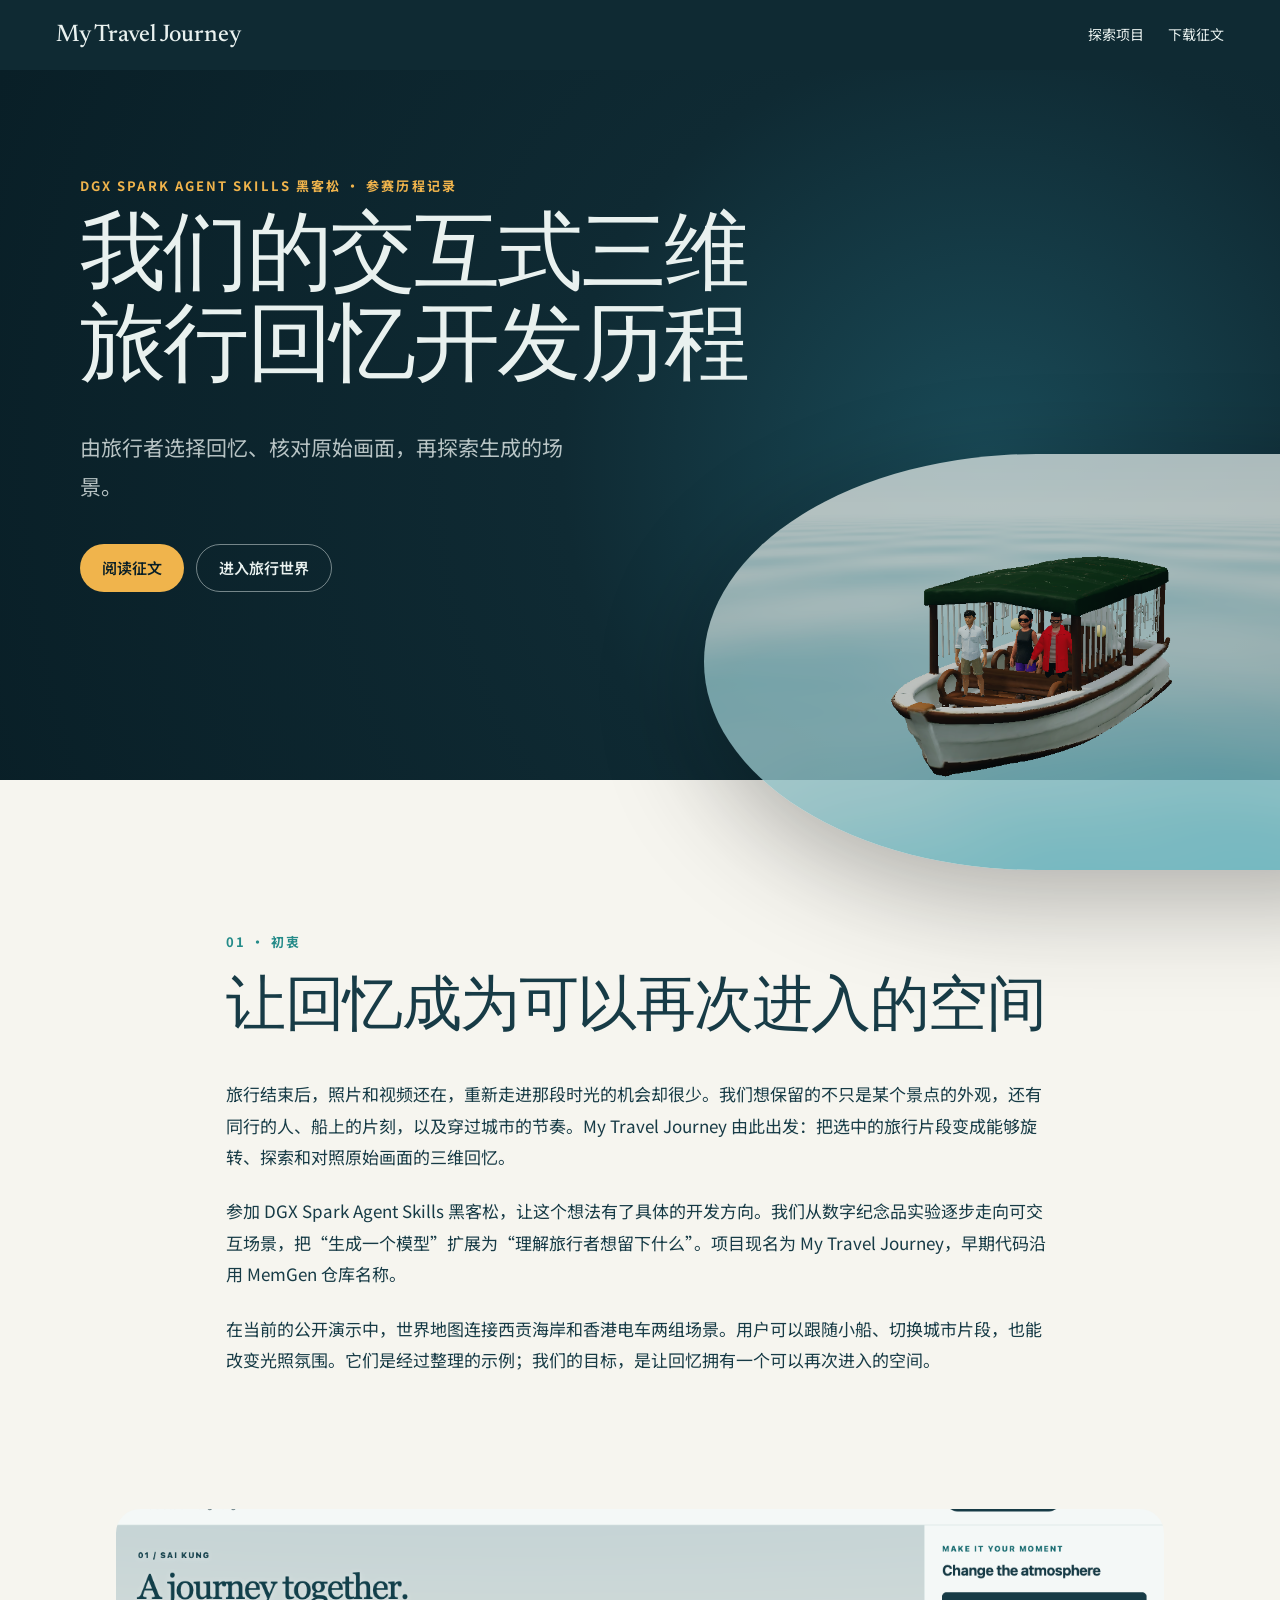
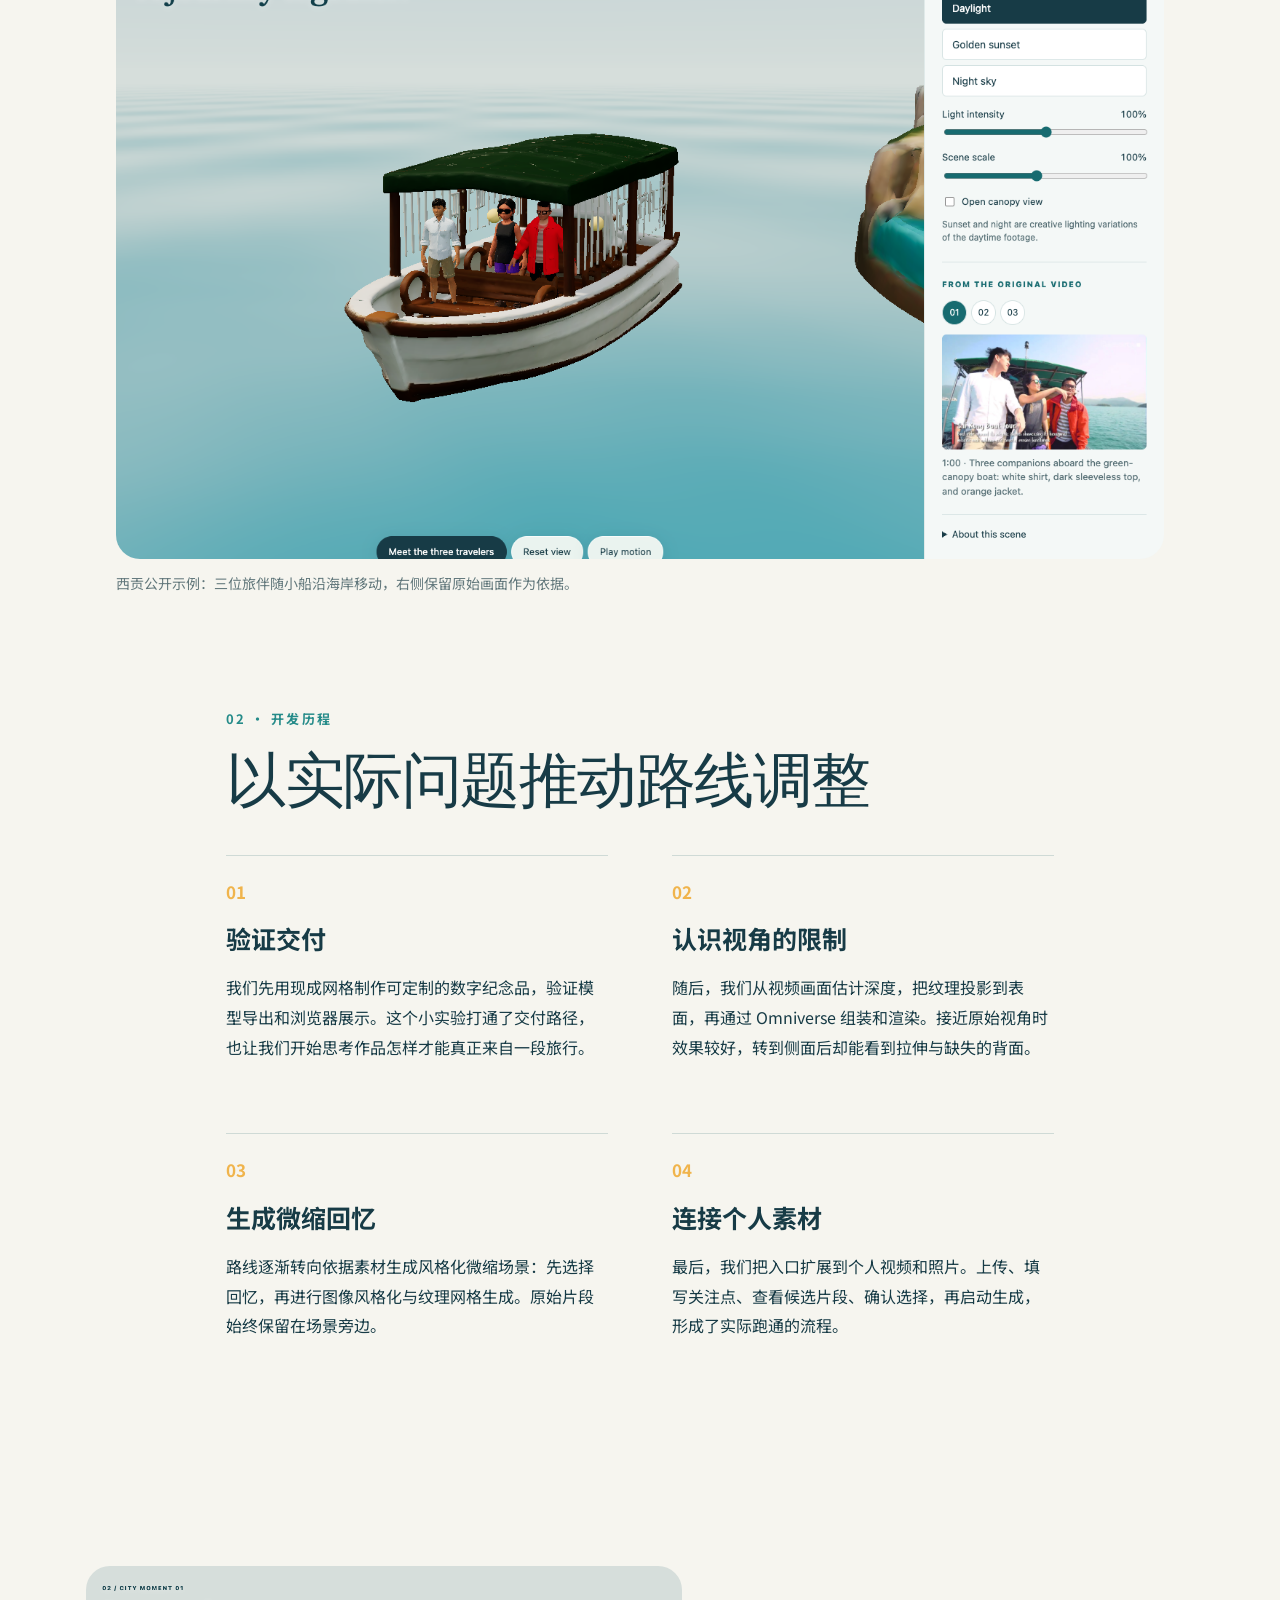
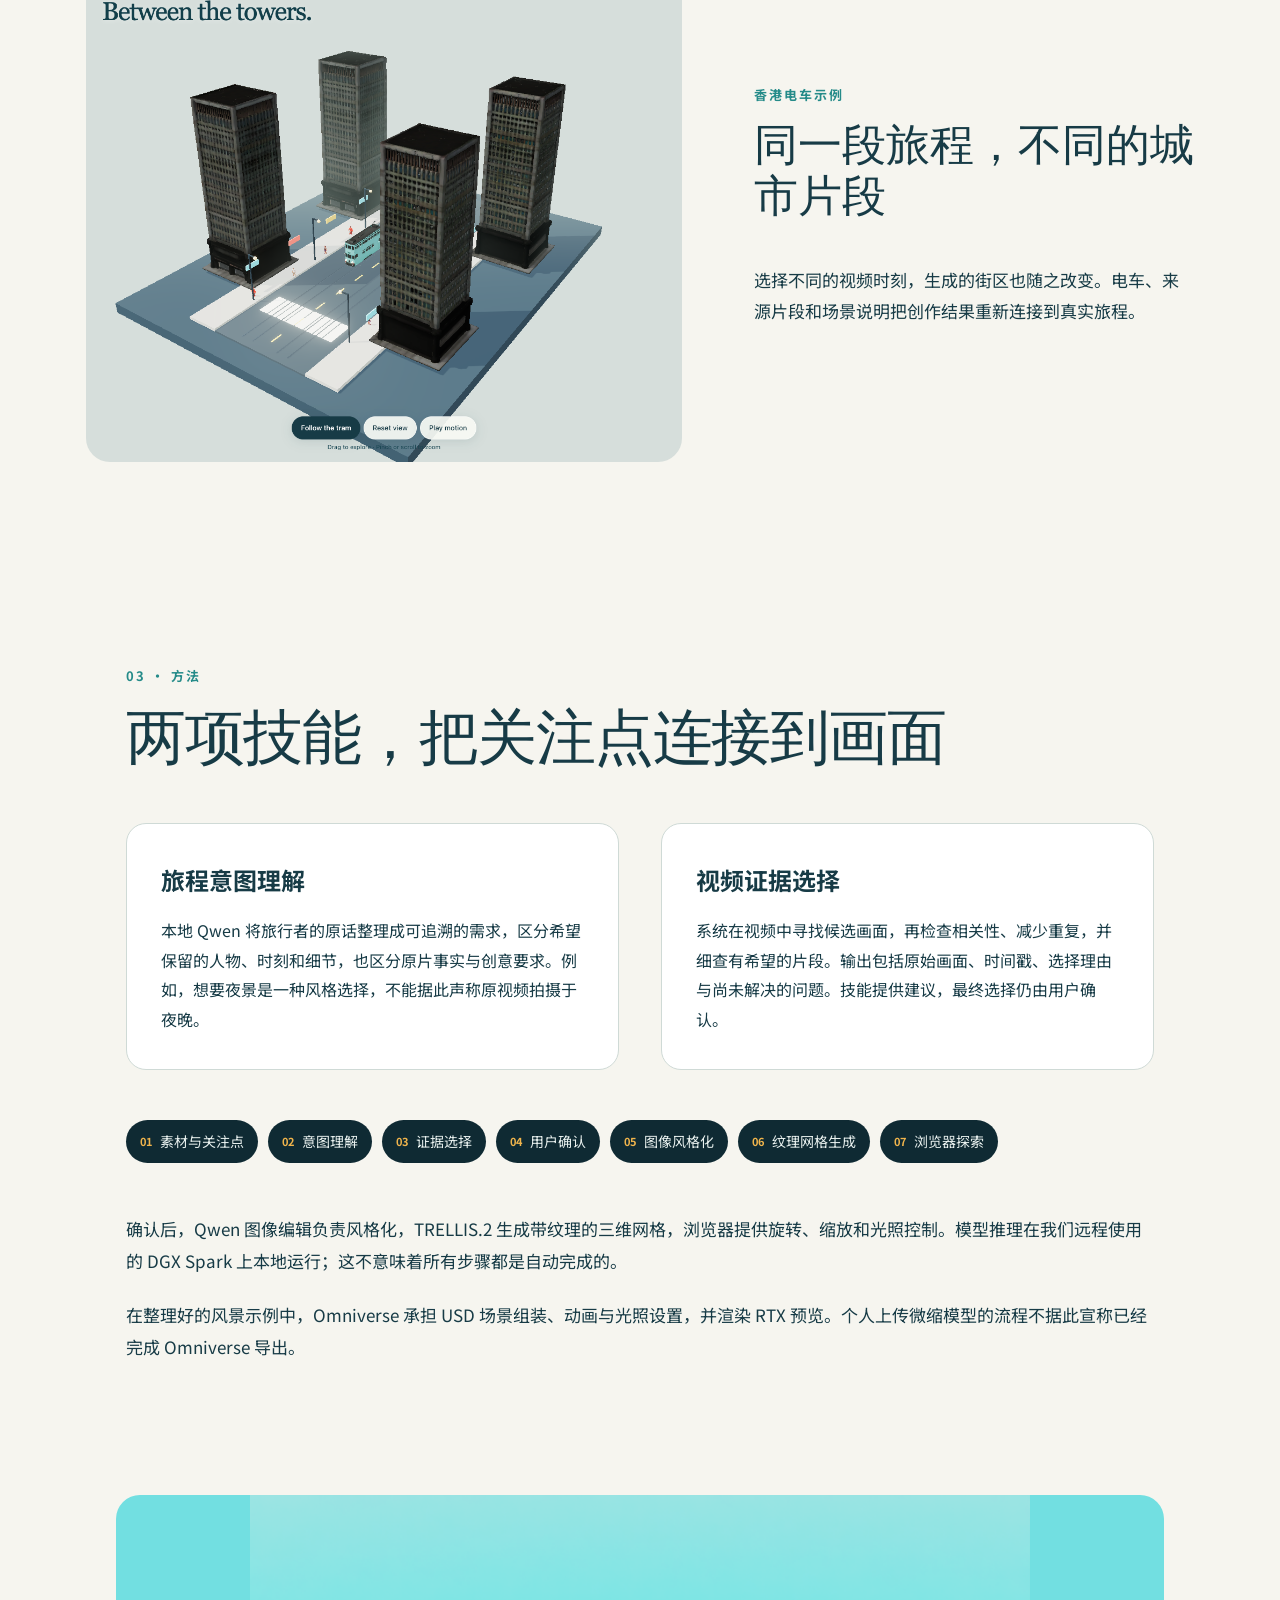
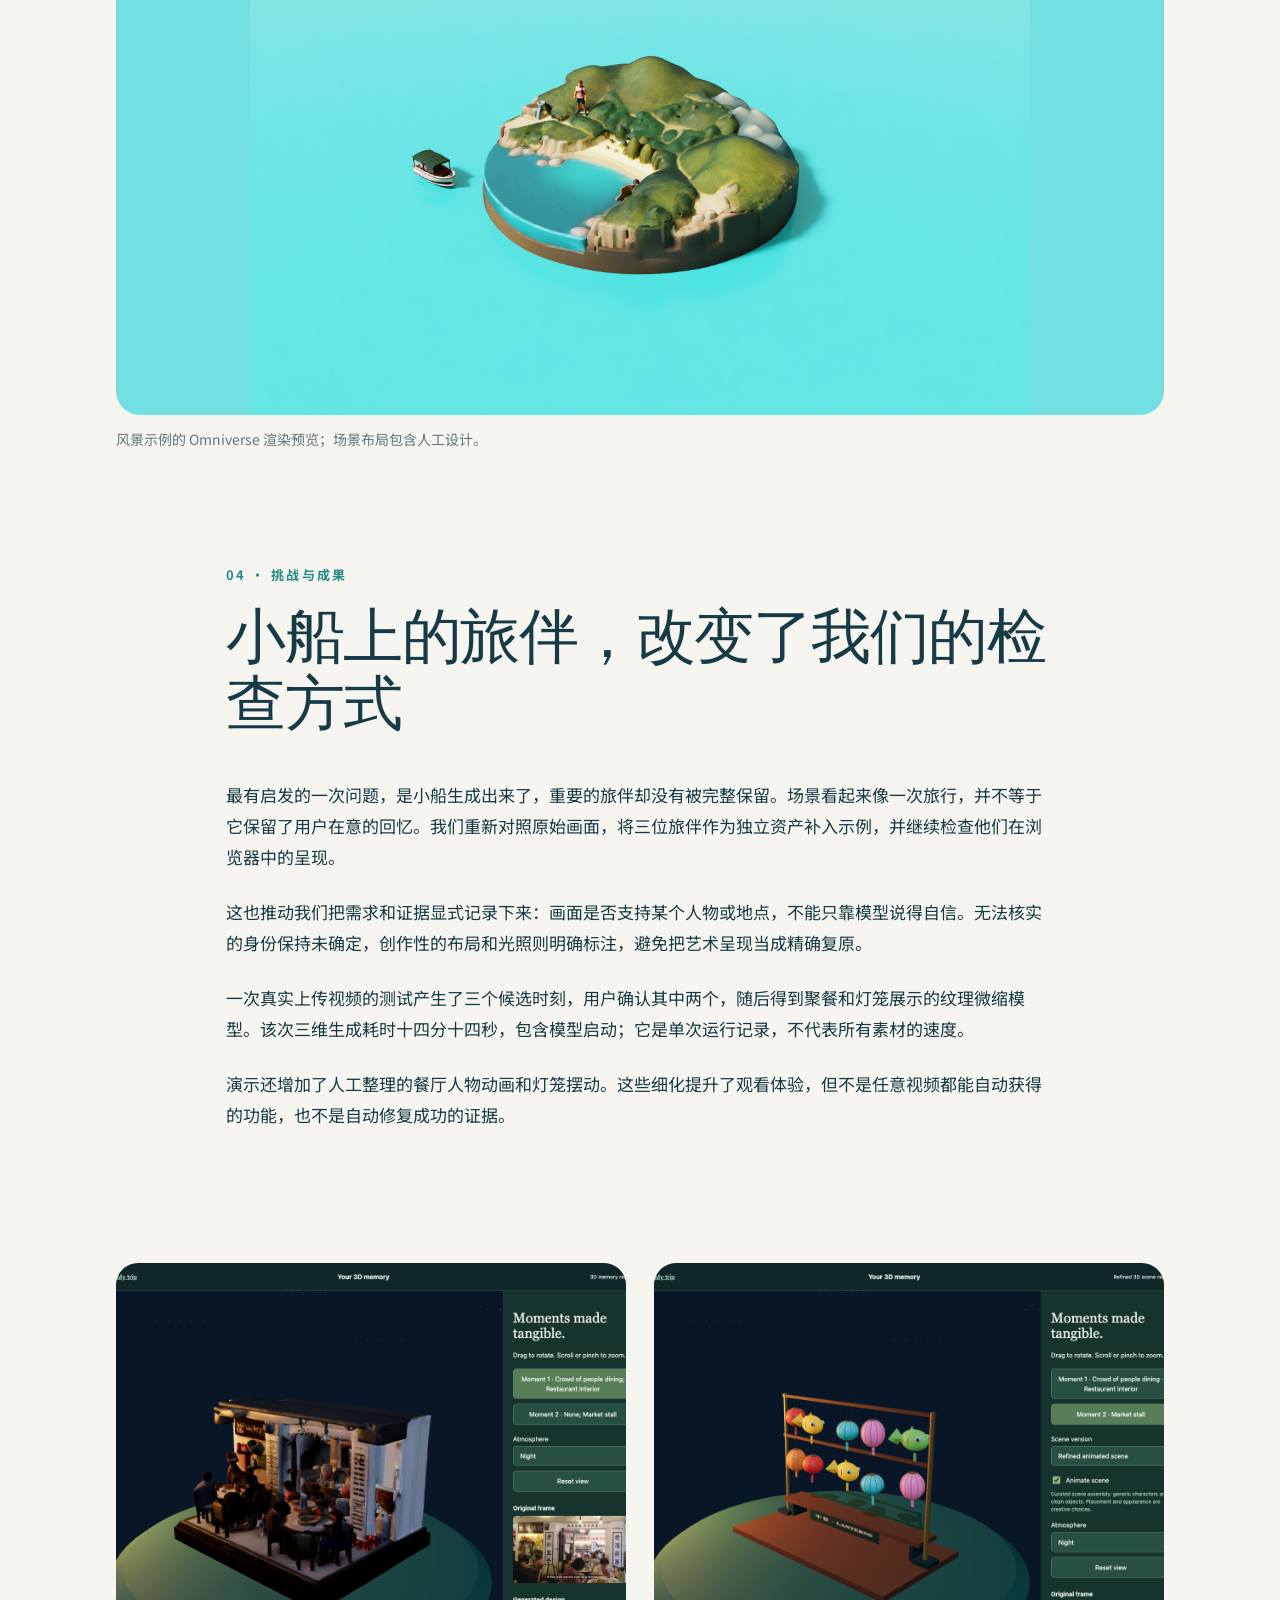
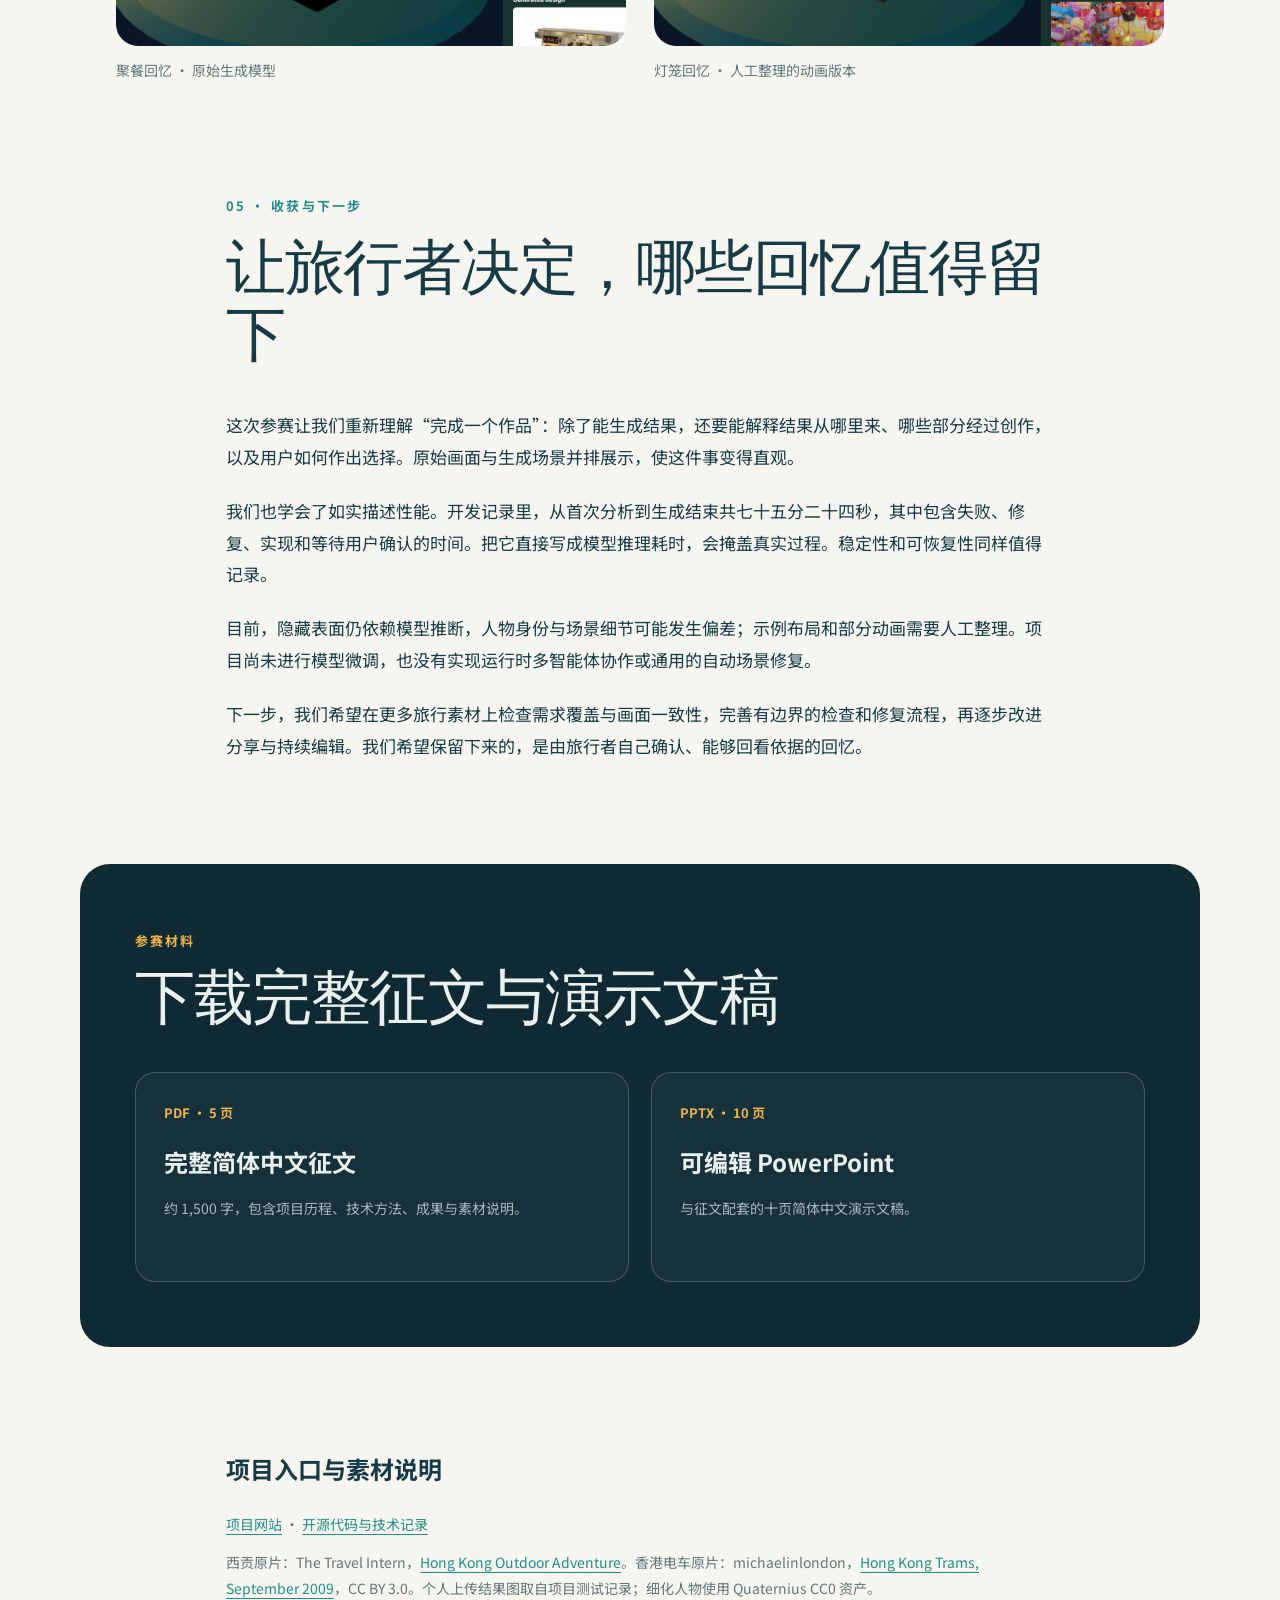
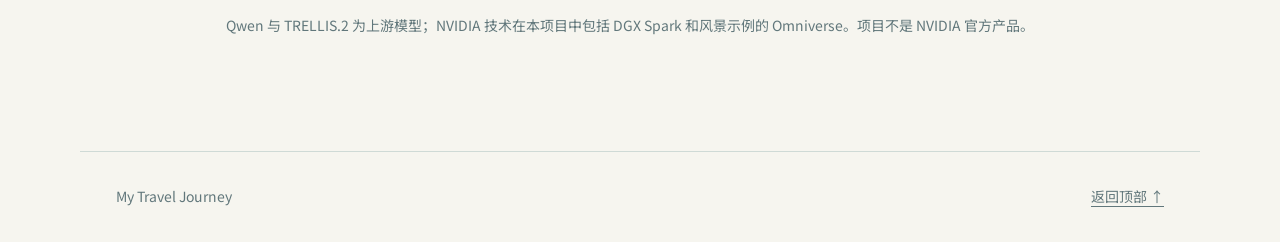
==== docs/article/index.html @ 924c23dc "Publish Chinese competition article" ====
<!doctype html>
<html lang="zh-CN">
<head>
  <meta charset="utf-8">
  <meta name="viewport" content="width=device-width,initial-scale=1">
  <meta name="theme-color" content="#0f2a33">
  <meta name="description" content="My Travel Journey 团队参加 DGX Spark Agent Skills 黑客松的项目成果与开发历程。">
  <title>My Travel Journey：我们的交互式三维旅行回忆开发历程</title>
  <link rel="icon" href="../assets/favicon.svg">
  <link rel="preconnect" href="https://fonts.googleapis.com">
  <link rel="preconnect" href="https://fonts.gstatic.com" crossorigin>
  <link rel="stylesheet" href="https://fonts.googleapis.com/css2?family=Noto+Sans+SC:wght@400;500;600;700&family=Newsreader:opsz,wght@6..72,500&display=swap">
  <link rel="stylesheet" href="article.css">
</head>
<body>
  <header class="site-head">
    <a class="brand" href="../demo/world.html">My Travel Journey</a>
    <nav aria-label="页面导航">
      <a href="../demo/world.html">探索项目</a>
      <a href="#downloads">下载征文</a>
    </nav>
  </header>

  <main>
    <article>
      <header class="hero">
        <p class="eyebrow">DGX Spark Agent Skills 黑客松 · 参赛历程记录</p>
        <h1>我们的交互式三维<br>旅行回忆开发历程</h1>
        <p class="lead">由旅行者选择回忆、核对原始画面，再探索生成的场景。</p>
        <div class="hero-actions">
          <a class="button primary" href="#story">阅读征文</a>
          <a class="button secondary" href="../demo/world.html">进入旅行世界</a>
        </div>
        <img class="hero-image" src="../assets/coast-preview.png" alt="西贡海岸风格化三维场景">
      </header>

      <section id="story" class="section intro">
        <p class="chapter">01 · 初衷</p>
        <h2>让回忆成为可以再次进入的空间</h2>
        <p>旅行结束后，照片和视频还在，重新走进那段时光的机会却很少。我们想保留的不只是某个景点的外观，还有同行的人、船上的片刻，以及穿过城市的节奏。My Travel Journey 由此出发：把选中的旅行片段变成能够旋转、探索和对照原始画面的三维回忆。</p>
        <p>参加 DGX Spark Agent Skills 黑客松，让这个想法有了具体的开发方向。我们从数字纪念品实验逐步走向可交互场景，把“生成一个模型”扩展为“理解旅行者想留下什么”。项目现名为 My Travel Journey，早期代码沿用 MemGen 仓库名称。</p>
        <p>在当前的公开演示中，世界地图连接西贡海岸和香港电车两组场景。用户可以跟随小船、切换城市片段，也能改变光照氛围。它们是经过整理的示例；我们的目标，是让回忆拥有一个可以再次进入的空间。</p>
      </section>

      <figure class="wide-figure">
        <img src="assets/coast-companions.png" alt="三位旅伴乘坐小船的西贡三维场景">
        <figcaption>西贡公开示例：三位旅伴随小船沿海岸移动，右侧保留原始画面作为依据。</figcaption>
      </figure>

      <section class="section">
        <p class="chapter">02 · 开发历程</p>
        <h2>以实际问题推动路线调整</h2>
        <div class="timeline">
          <div><span>01</span><h3>验证交付</h3><p>我们先用现成网格制作可定制的数字纪念品，验证模型导出和浏览器展示。这个小实验打通了交付路径，也让我们开始思考作品怎样才能真正来自一段旅行。</p></div>
          <div><span>02</span><h3>认识视角的限制</h3><p>随后，我们从视频画面估计深度，把纹理投影到表面，再通过 Omniverse 组装和渲染。接近原始视角时效果较好，转到侧面后却能看到拉伸与缺失的背面。</p></div>
          <div><span>03</span><h3>生成微缩回忆</h3><p>路线逐渐转向依据素材生成风格化微缩场景：先选择回忆，再进行图像风格化与纹理网格生成。原始片段始终保留在场景旁边。</p></div>
          <div><span>04</span><h3>连接个人素材</h3><p>最后，我们把入口扩展到个人视频和照片。上传、填写关注点、查看候选片段、确认选择，再启动生成，形成了实际跑通的流程。</p></div>
        </div>
      </section>

      <figure class="split-figure">
        <img src="assets/city-tram.png" alt="香港电车与城市建筑的三维场景">
        <div>
          <p class="chapter">香港电车示例</p>
          <h2>同一段旅程，不同的城市片段</h2>
          <p>选择不同的视频时刻，生成的街区也随之改变。电车、来源片段和场景说明把创作结果重新连接到真实旅程。</p>
        </div>
      </figure>

      <section class="section method">
        <p class="chapter">03 · 方法</p>
        <h2>两项技能，把关注点连接到画面</h2>
        <div class="skills">
          <div>
            <h3>旅程意图理解</h3>
            <p>本地 Qwen 将旅行者的原话整理成可追溯的需求，区分希望保留的人物、时刻和细节，也区分原片事实与创意要求。例如，想要夜景是一种风格选择，不能据此声称原视频拍摄于夜晚。</p>
          </div>
          <div>
            <h3>视频证据选择</h3>
            <p>系统在视频中寻找候选画面，再检查相关性、减少重复，并细查有希望的片段。输出包括原始画面、时间戳、选择理由与尚未解决的问题。技能提供建议，最终选择仍由用户确认。</p>
          </div>
        </div>
        <ol class="flow" aria-label="生成流程">
          <li>素材与关注点</li><li>意图理解</li><li>证据选择</li><li>用户确认</li><li>图像风格化</li><li>纹理网格生成</li><li>浏览器探索</li>
        </ol>
        <p>确认后，Qwen 图像编辑负责风格化，TRELLIS.2 生成带纹理的三维网格，浏览器提供旋转、缩放和光照控制。模型推理在我们远程使用的 DGX Spark 上本地运行；这不意味着所有步骤都是自动完成的。</p>
        <p>在整理好的风景示例中，Omniverse 承担 USD 场景组装、动画与光照设置，并渲染 RTX 预览。个人上传微缩模型的流程不据此宣称已经完成 Omniverse 导出。</p>
      </section>

      <figure class="wide-figure compact">
        <img src="assets/omniverse-preview.png" alt="西贡风景示例的 Omniverse 渲染预览">
        <figcaption>风景示例的 Omniverse 渲染预览；场景布局包含人工设计。</figcaption>
      </figure>

      <section class="section">
        <p class="chapter">04 · 挑战与成果</p>
        <h2>小船上的旅伴，改变了我们的检查方式</h2>
        <p>最有启发的一次问题，是小船生成出来了，重要的旅伴却没有被完整保留。场景看起来像一次旅行，并不等于它保留了用户在意的回忆。我们重新对照原始画面，将三位旅伴作为独立资产补入示例，并继续检查他们在浏览器中的呈现。</p>
        <p>这也推动我们把需求和证据显式记录下来：画面是否支持某个人物或地点，不能只靠模型说得自信。无法核实的身份保持未确定，创作性的布局和光照则明确标注，避免把艺术呈现当成精确复原。</p>
        <p>一次真实上传视频的测试产生了三个候选时刻，用户确认其中两个，随后得到聚餐和灯笼展示的纹理微缩模型。该次三维生成耗时十四分十四秒，包含模型启动；它是单次运行记录，不代表所有素材的速度。</p>
        <p>演示还增加了人工整理的餐厅人物动画和灯笼摆动。这些细化提升了观看体验，但不是任意视频都能自动获得的功能，也不是自动修复成功的证据。</p>
      </section>

      <div class="result-grid">
        <figure><img src="assets/dining-memory.png" alt="聚餐场景的原始生成三维模型"><figcaption>聚餐回忆 · 原始生成模型</figcaption></figure>
        <figure><img src="assets/lantern-memory.png" alt="带摆动灯笼的人工细化场景"><figcaption>灯笼回忆 · 人工整理的动画版本</figcaption></figure>
      </div>

      <section class="section conclusion">
        <p class="chapter">05 · 收获与下一步</p>
        <h2>让旅行者决定，哪些回忆值得留下</h2>
        <p>这次参赛让我们重新理解“完成一个作品”：除了能生成结果，还要能解释结果从哪里来、哪些部分经过创作，以及用户如何作出选择。原始画面与生成场景并排展示，使这件事变得直观。</p>
        <p>我们也学会了如实描述性能。开发记录里，从首次分析到生成结束共七十五分二十四秒，其中包含失败、修复、实现和等待用户确认的时间。把它直接写成模型推理耗时，会掩盖真实过程。稳定性和可恢复性同样值得记录。</p>
        <p>目前，隐藏表面仍依赖模型推断，人物身份与场景细节可能发生偏差；示例布局和部分动画需要人工整理。项目尚未进行模型微调，也没有实现运行时多智能体协作或通用的自动场景修复。</p>
        <p>下一步，我们希望在更多旅行素材上检查需求覆盖与画面一致性，完善有边界的检查和修复流程，再逐步改进分享与持续编辑。我们希望保留下来的，是由旅行者自己确认、能够回看依据的回忆。</p>
      </section>

      <section id="downloads" class="downloads">
        <p class="chapter">参赛材料</p>
        <h2>下载完整征文与演示文稿</h2>
        <div class="download-grid">
          <a href="downloads/My-Travel-Journey-Competition-Article-zh-CN.pdf" download>
            <span>PDF · 5 页</span><strong>完整简体中文征文</strong><small>约 1,500 字，包含项目历程、技术方法、成果与素材说明。</small>
          </a>
          <a href="downloads/My-Travel-Journey-Competition-zh-CN.pptx" download>
            <span>PPTX · 10 页</span><strong>可编辑 PowerPoint</strong><small>与征文配套的十页简体中文演示文稿。</small>
          </a>
        </div>
      </section>

      <section class="credits">
        <h2>项目入口与素材说明</h2>
        <p><a href="../demo/world.html">项目网站</a> · <a href="https://github.com/dsgn2002/MemGen">开源代码与技术记录</a></p>
        <p>西贡原片：The Travel Intern，<a href="https://www.youtube.com/watch?v=9jtnoejpLcU">Hong Kong Outdoor Adventure</a>。香港电车原片：michaelinlondon，<a href="https://commons.wikimedia.org/wiki/File:Hong_Kong_Trams,_September_2009-UKNqZzl2cu8.webm">Hong Kong Trams, September 2009</a>，CC BY 3.0。个人上传结果图取自项目测试记录；细化人物使用 Quaternius CC0 资产。</p>
        <p>Qwen 与 TRELLIS.2 为上游模型；NVIDIA 技术在本项目中包括 DGX Spark 和风景示例的 Omniverse。项目不是 NVIDIA 官方产品。</p>
      </section>
    </article>
  </main>

  <footer><span>My Travel Journey</span><a href="#">返回顶部 ↑</a></footer>
</body>
</html>
---- docs/article/article.css ----
:root{
  --harbour:#0f2a33;
  --deep:#091f27;
  --ink:#173b46;
  --paper:#f6f5ef;
  --mist:#e9f1ef;
  --tide:#258b89;
  --amber:#f0b44c;
  --muted:#61777b;
  --line:#cfdad6;
  --serif:"Newsreader",Georgia,serif;
  --sans:"Noto Sans SC","PingFang SC","Microsoft YaHei",system-ui,sans-serif;
}
*{box-sizing:border-box}
html{scroll-behavior:smooth}
body{margin:0;color:var(--ink);background:var(--paper);font:17px/1.85 var(--sans)}
a{color:var(--tide);text-underline-offset:4px}
img{max-width:100%;display:block}
h1,h2,h3,p,figure{margin-top:0}
.site-head{position:relative;z-index:2;display:flex;align-items:center;justify-content:space-between;gap:24px;max-width:1240px;margin:auto;padding:22px 36px;color:var(--mist)}
.site-head::before{content:"";position:absolute;z-index:-1;inset:0 calc((100vw - 100%)/-2);background:var(--harbour)}
.brand{font:500 24px/1 var(--serif);color:inherit;text-decoration:none}
nav{display:flex;gap:24px}nav a{color:inherit;text-decoration:none;font-size:14px}
article{overflow:hidden}
.hero{position:relative;min-height:710px;padding:104px max(40px,calc((100vw - 1120px)/2)) 80px;color:var(--mist);background:radial-gradient(circle at 77% 55%,#1a4b58 0,var(--harbour) 40%,var(--deep) 100%)}
.eyebrow,.chapter{margin:0 0 18px;color:var(--amber);font-size:13px;font-weight:700;letter-spacing:.16em;text-transform:uppercase}
.hero h1{position:relative;z-index:1;max-width:760px;margin:0;font:500 clamp(48px,7vw,86px)/1.06 var(--serif);letter-spacing:-.03em}
.lead{position:relative;z-index:1;max-width:520px;margin:30px 0 0;color:rgba(233,241,239,.78);font-size:21px}
.hero-actions{position:relative;z-index:1;display:flex;flex-wrap:wrap;gap:12px;margin-top:38px}
.button{display:inline-flex;align-items:center;min-height:48px;padding:0 22px;border-radius:999px;text-decoration:none;font-weight:600;font-size:15px}.primary{background:var(--amber);color:var(--deep)}.secondary{border:1px solid rgba(233,241,239,.48);color:var(--mist)}
.hero-image{position:absolute;right:max(-90px,calc((100vw - 1460px)/2));bottom:-90px;width:min(52vw,720px);aspect-ratio:16/10;object-fit:cover;border-radius:50% 0 0 50%;opacity:.82;box-shadow:0 30px 100px rgba(0,0,0,.35)}
.section{max-width:900px;margin:0 auto;padding:110px 36px}
.section h2,.downloads h2{margin:0 0 34px;font:500 clamp(38px,5vw,60px)/1.12 var(--serif);letter-spacing:-.025em}
.section p{margin:0 0 23px}
.intro{padding-top:150px}
.chapter{color:var(--tide)}
.wide-figure{max-width:1120px;margin:0 auto;padding:0 36px}.wide-figure img{width:100%;max-height:650px;object-fit:cover;border-radius:24px}.wide-figure figcaption,.result-grid figcaption{margin-top:12px;color:var(--muted);font-size:14px}.wide-figure.compact img{max-height:520px;object-fit:contain;background:#72dfe1}
.timeline{display:grid;grid-template-columns:1fr 1fr;gap:48px 64px}.timeline div{position:relative;padding-top:20px;border-top:1px solid var(--line)}.timeline span{color:var(--amber);font-weight:700}.timeline h3{margin:8px 0 12px;font-size:25px}.timeline p{font-size:16px}
.split-figure{display:grid;grid-template-columns:minmax(0,1.15fr) minmax(320px,.85fr);align-items:center;gap:72px;max-width:1180px;margin:20px auto;padding:72px 36px}.split-figure img{width:100%;border-radius:24px}.split-figure h2{font:500 44px/1.16 var(--serif)}
.method{max-width:1100px}.skills{display:grid;grid-template-columns:1fr 1fr;gap:42px;margin:45px 0}.skills>div{padding:34px;border:1px solid var(--line);border-radius:20px;background:#fff}.skills h3{font-size:24px;margin:0 0 14px}.skills p{margin:0;font-size:16px}
.flow{display:flex;flex-wrap:wrap;gap:10px;margin:50px 0;padding:0;list-style:none;counter-reset:flow}.flow li{counter-increment:flow;display:flex;align-items:center;gap:8px;padding:9px 14px;border-radius:999px;background:var(--harbour);color:var(--mist);font-size:14px}.flow li::before{content:counter(flow,decimal-leading-zero);color:var(--amber);font-size:11px;font-weight:700}
.result-grid{display:grid;grid-template-columns:1fr 1fr;gap:28px;max-width:1120px;margin:0 auto;padding:0 36px}.result-grid figure{margin:0}.result-grid img{width:100%;aspect-ratio:4/3;object-fit:cover;border-radius:22px}
.conclusion{padding-bottom:80px}
.downloads{max-width:1120px;margin:0 auto 100px;padding:65px 55px;border-radius:30px;background:var(--harbour);color:var(--mist)}.downloads .chapter{color:var(--amber)}.download-grid{display:grid;grid-template-columns:1fr 1fr;gap:22px}.download-grid a{display:flex;flex-direction:column;min-height:210px;padding:28px;border:1px solid rgba(233,241,239,.22);border-radius:20px;color:inherit;text-decoration:none;background:rgba(255,255,255,.035);transition:transform .2s,background .2s}.download-grid a:hover{transform:translateY(-3px);background:rgba(255,255,255,.08)}.download-grid span{color:var(--amber);font-size:13px;font-weight:700}.download-grid strong{margin-top:15px;font-size:24px}.download-grid small{margin-top:12px;color:rgba(233,241,239,.7);font-size:14px;line-height:1.7}
.credits{max-width:900px;margin:0 auto;padding:0 36px 100px;color:var(--muted);font-size:14px}.credits h2{color:var(--ink);font-size:24px}.credits p{margin:0 0 12px}
footer{display:flex;justify-content:space-between;max-width:1120px;margin:auto;padding:32px 36px;border-top:1px solid var(--line);color:var(--muted);font-size:14px}footer a{color:inherit}
@media(max-width:780px){
  body{font-size:16px}.site-head{padding:18px}.site-head nav{gap:14px}.site-head nav a:first-child{display:none}
  .hero{min-height:690px;padding:72px 24px 210px}.hero h1{font-size:49px}.lead{font-size:18px}.hero-image{right:-90px;bottom:-35px;width:105vw;opacity:.72}
  .section{padding:82px 24px}.intro{padding-top:110px}.section h2,.downloads h2{font-size:40px}
  .timeline,.skills,.result-grid,.download-grid,.split-figure{grid-template-columns:1fr}.timeline{gap:30px}.wide-figure,.result-grid{padding:0 18px}.split-figure{gap:30px;padding:60px 24px}.split-figure div{order:-1}.split-figure h2{font-size:38px}
  .skills{gap:18px}.skills>div{padding:24px}.flow{gap:7px}
  .downloads{margin:0 14px 78px;padding:42px 24px}.download-grid a{min-height:180px}
  .credits{padding:0 24px 76px}footer{margin:0 24px;padding:28px 0}
}
@media(prefers-reduced-motion:reduce){html{scroll-behavior:auto}.download-grid a{transition:none}}
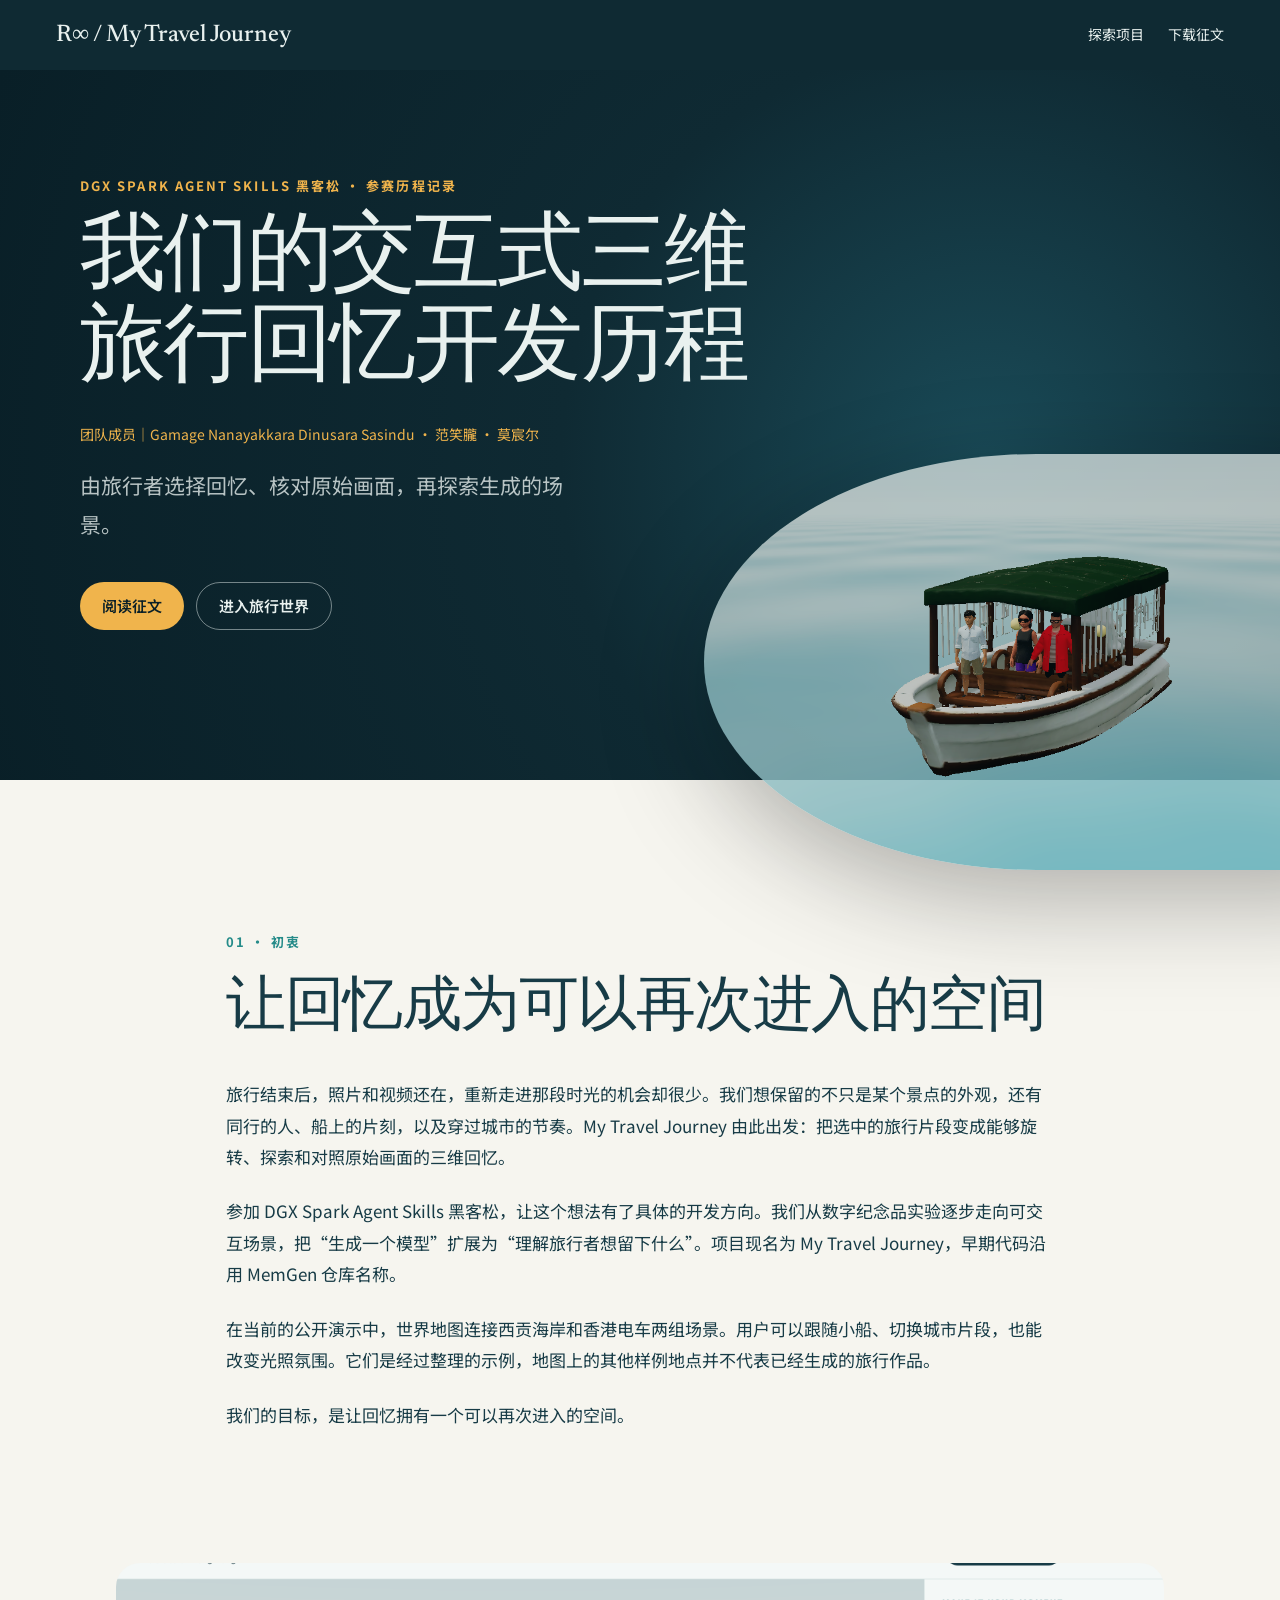
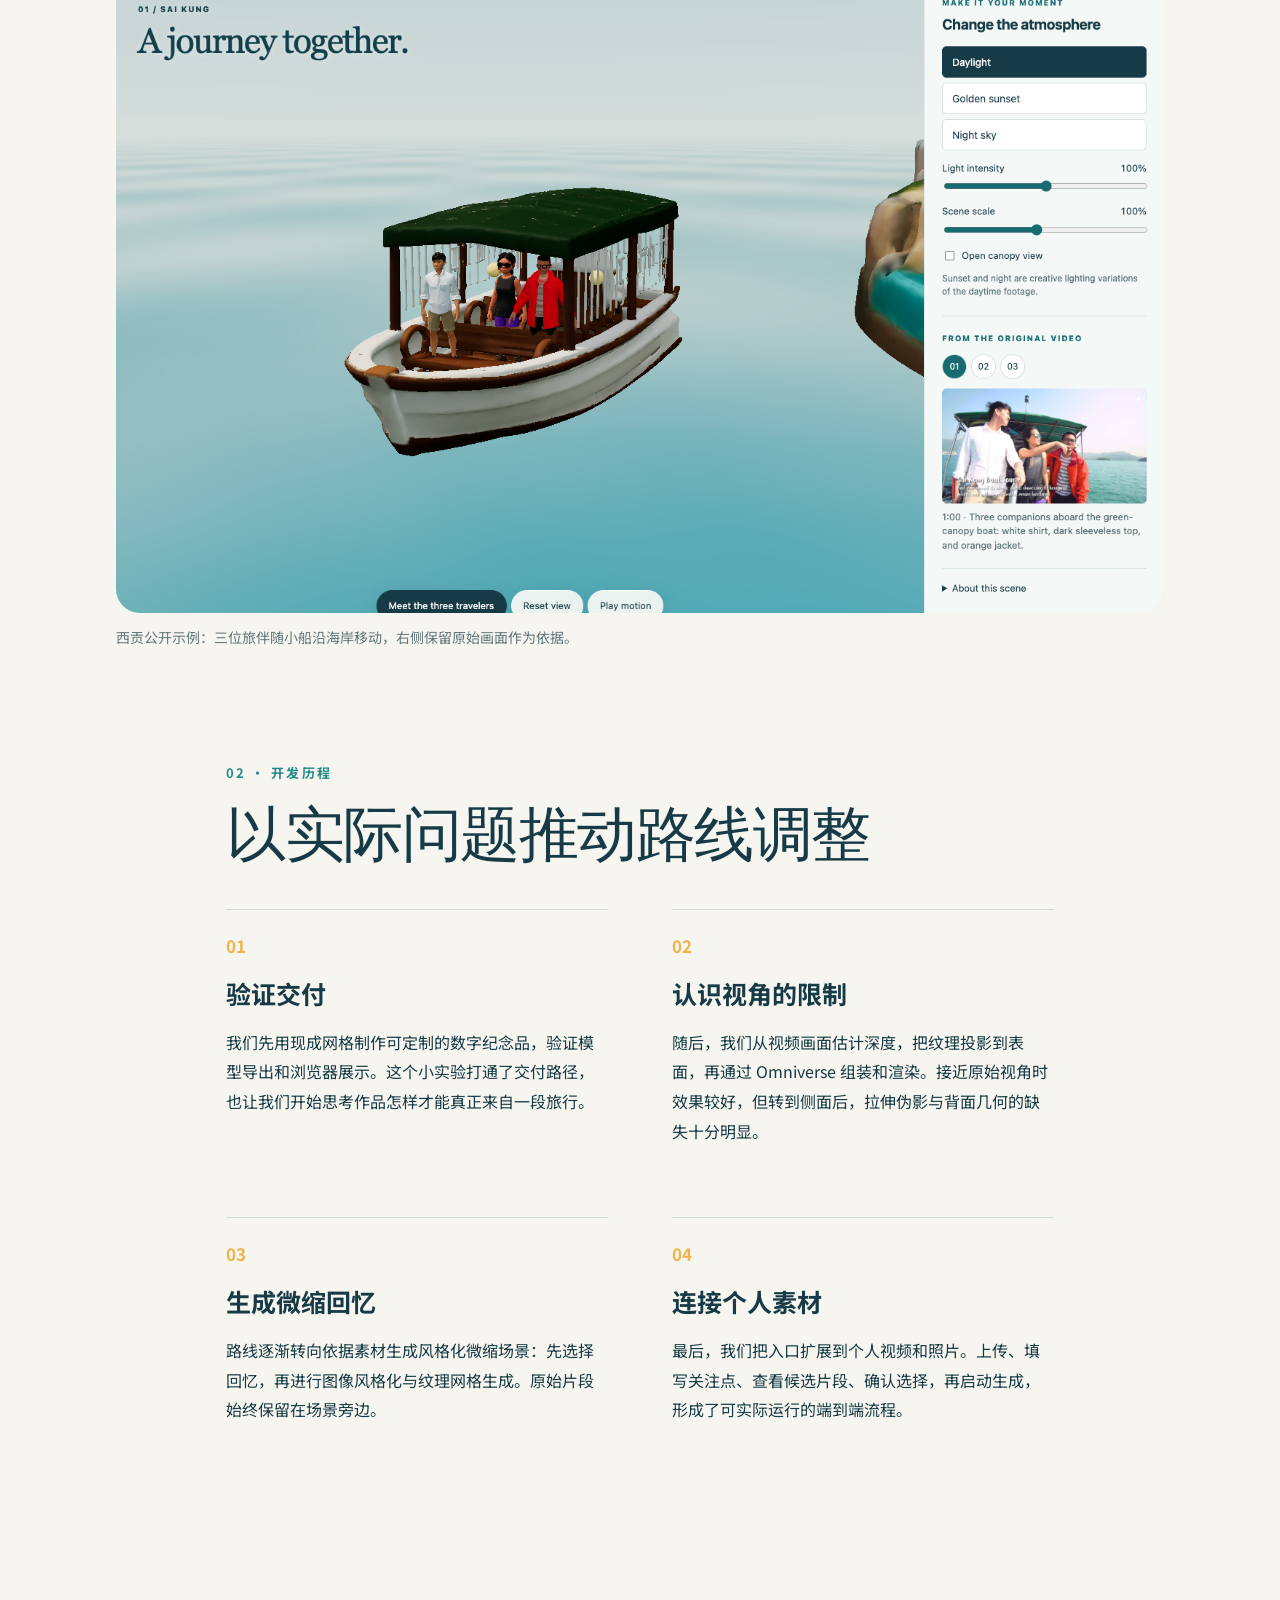
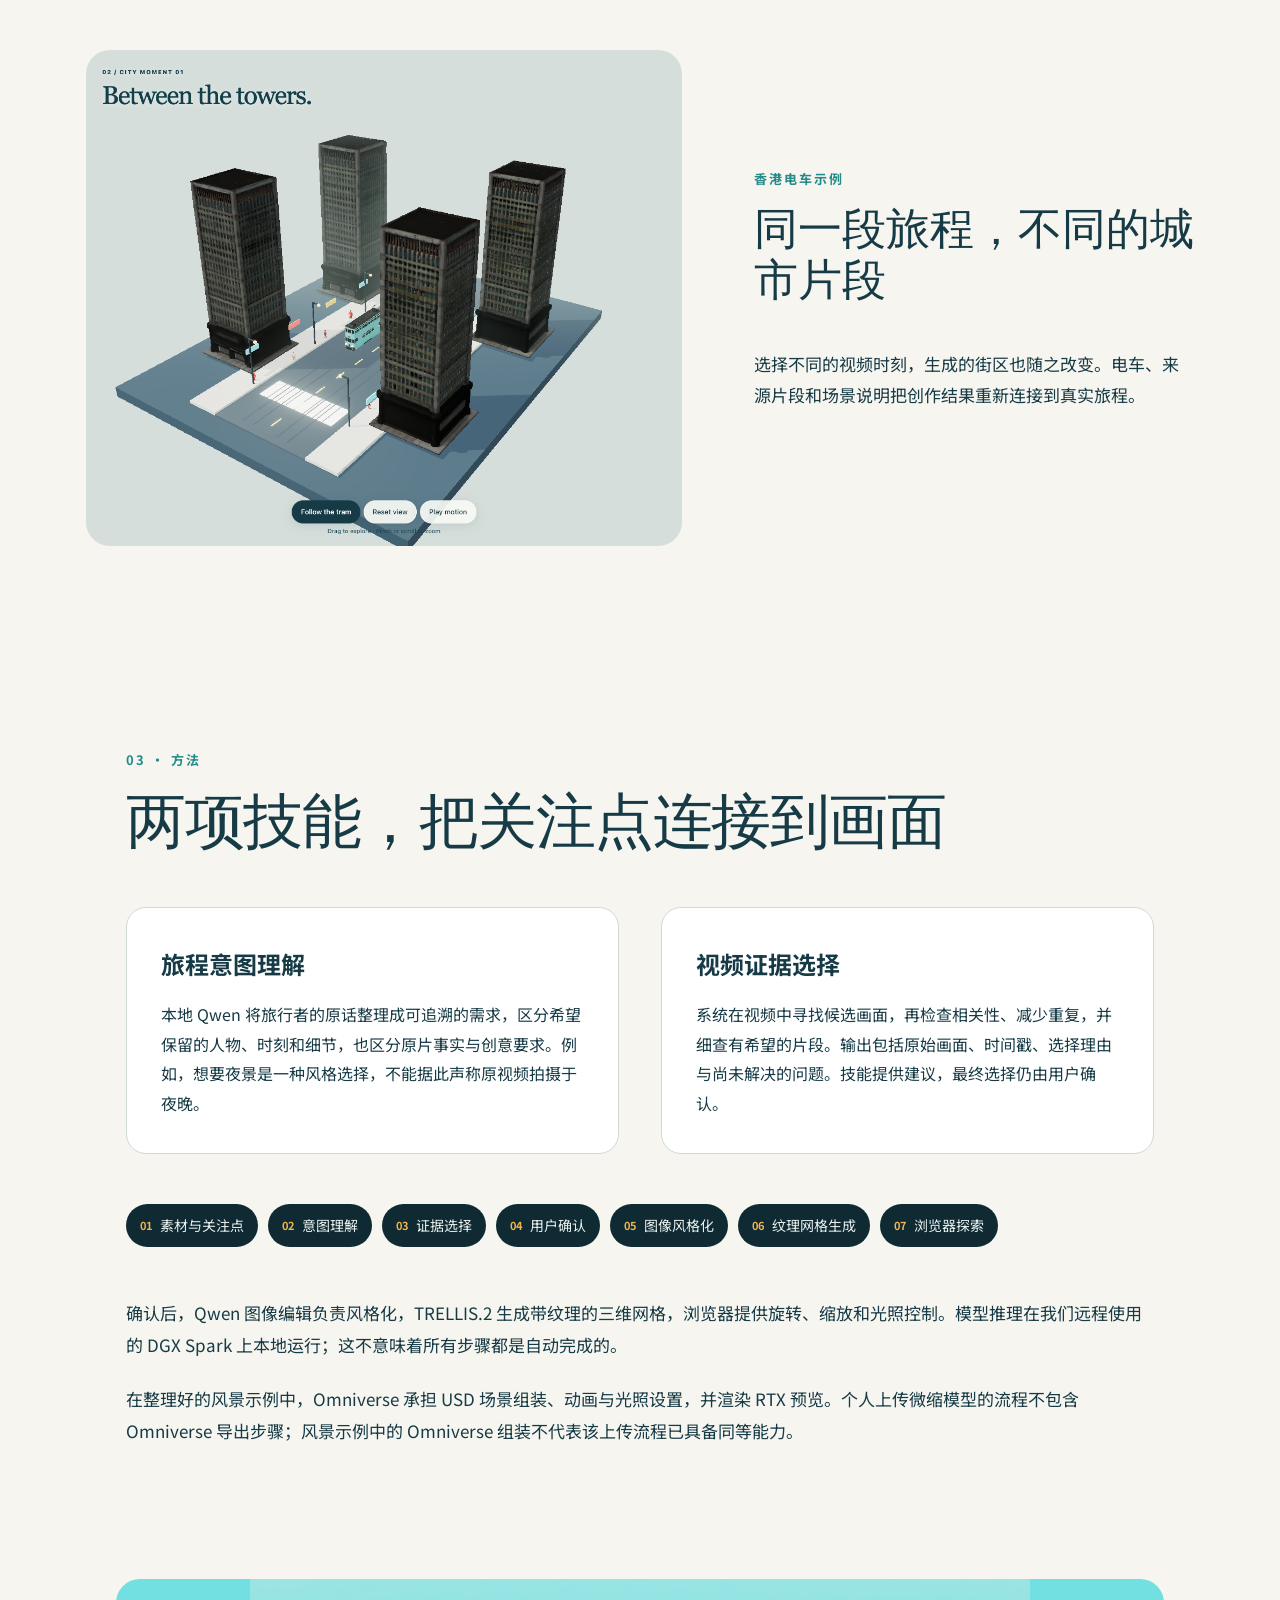
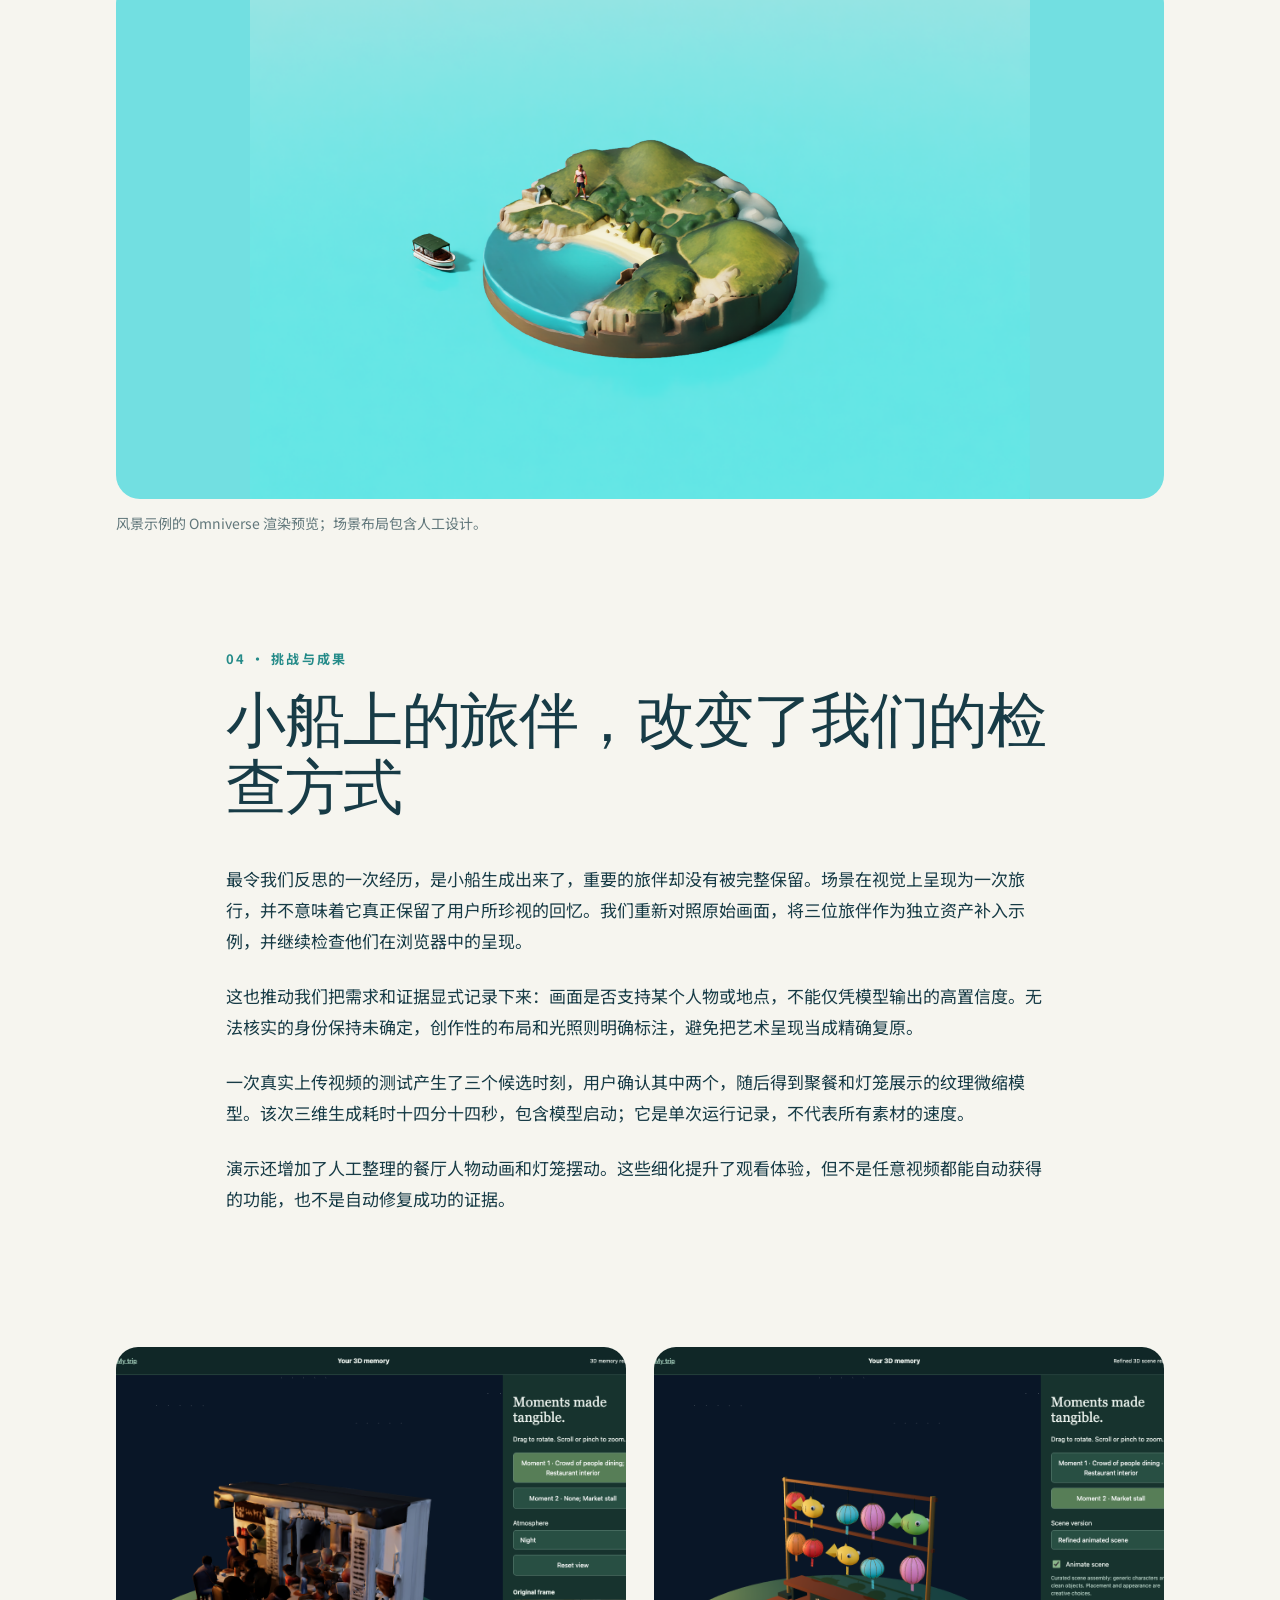
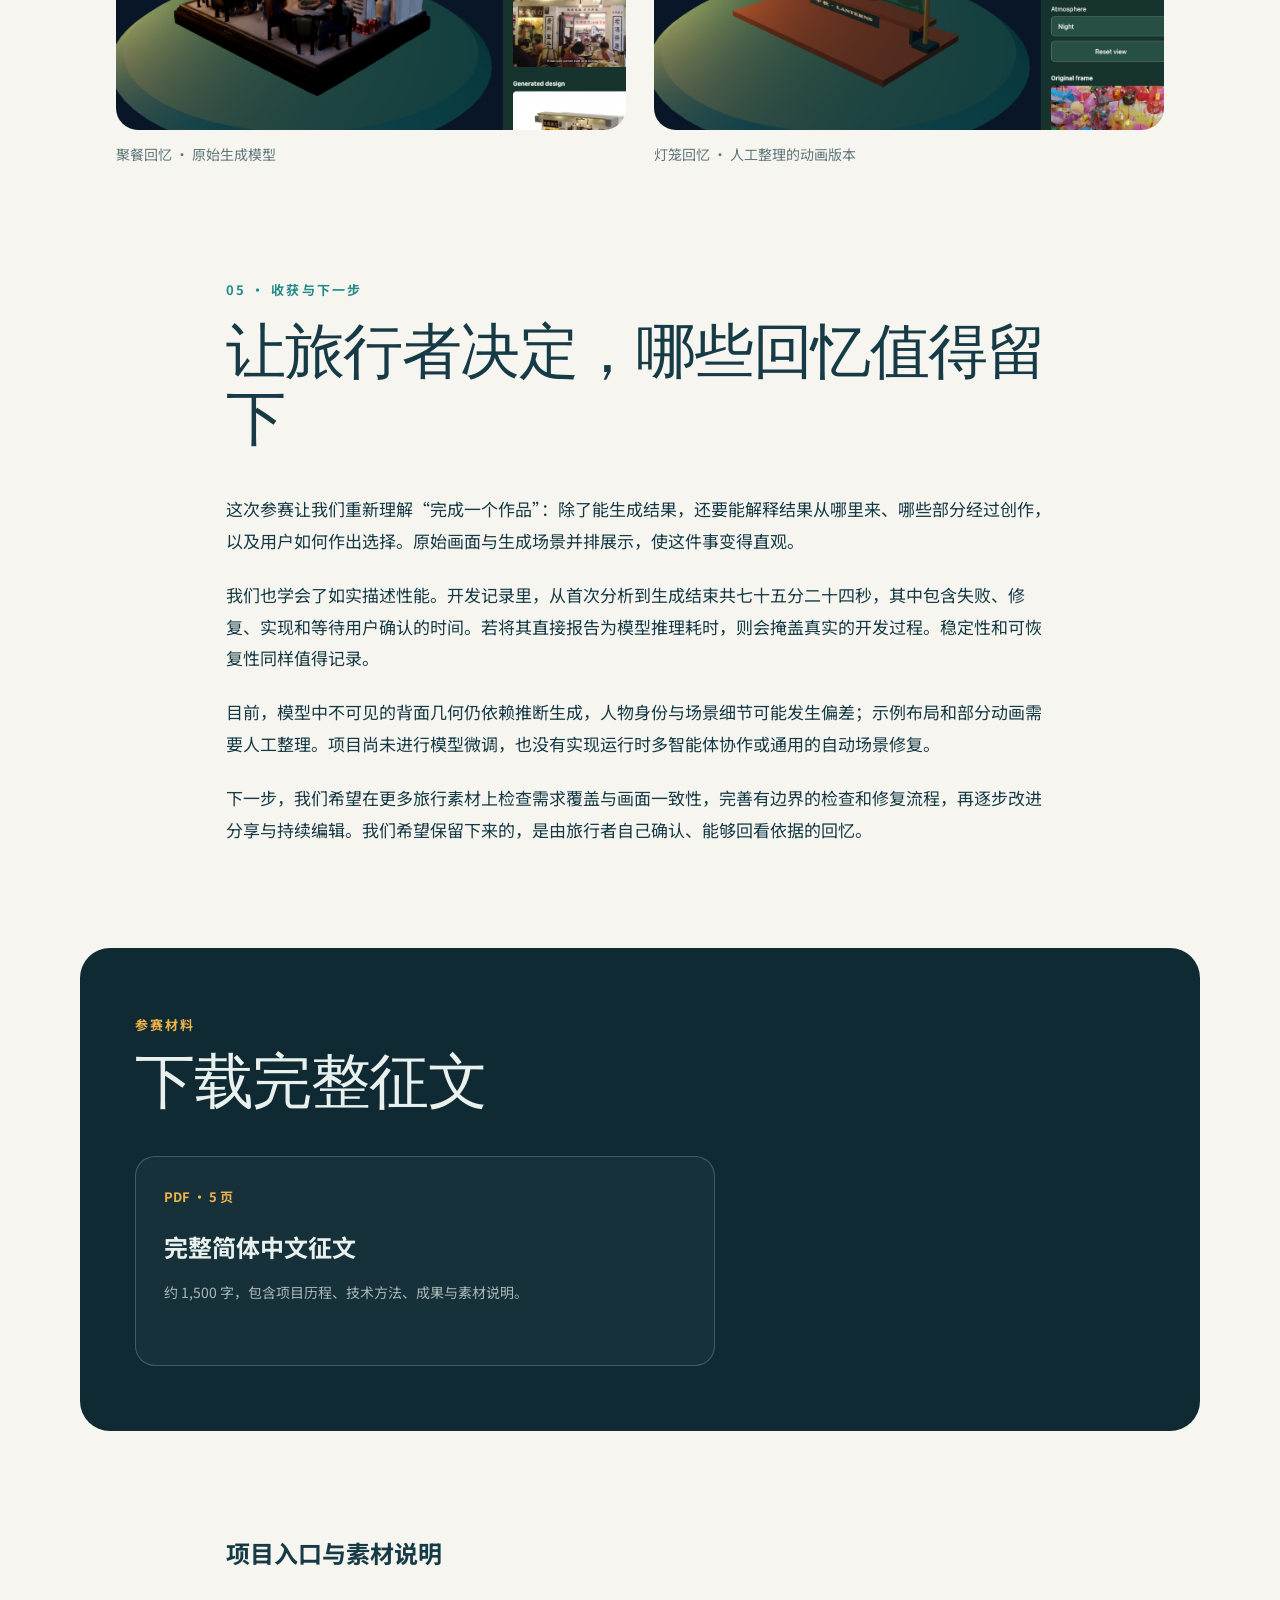
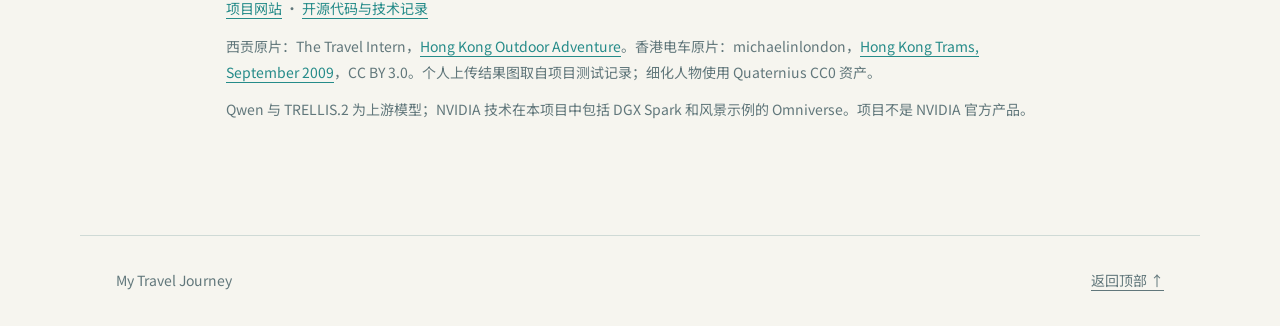
==== commit 54074a15: "Publish PDF-only competition entry" ====
--- a/docs/article/index.html
+++ b/docs/article/index.html
@@ -14,7 +14,7 @@
 </head>
 <body>
   <header class="site-head">
-    <a class="brand" href="../demo/world.html">My Travel Journey</a>
+    <a class="brand" href="../demo/world.html">R∞ / My Travel Journey</a>
     <nav aria-label="页面导航">
       <a href="../demo/world.html">探索项目</a>
       <a href="#downloads">下载征文</a>
@@ -26,6 +26,7 @@
       <header class="hero">
         <p class="eyebrow">DGX Spark Agent Skills 黑客松 · 参赛历程记录</p>
         <h1>我们的交互式三维<br>旅行回忆开发历程</h1>
+        <p class="teamline">团队成员｜Gamage Nanayakkara Dinusara Sasindu · 范笑朧 · 莫宸尔</p>
         <p class="lead">由旅行者选择回忆、核对原始画面，再探索生成的场景。</p>
         <div class="hero-actions">
           <a class="button primary" href="#story">阅读征文</a>
@@ -39,7 +40,8 @@
         <h2>让回忆成为可以再次进入的空间</h2>
         <p>旅行结束后，照片和视频还在，重新走进那段时光的机会却很少。我们想保留的不只是某个景点的外观，还有同行的人、船上的片刻，以及穿过城市的节奏。My Travel Journey 由此出发：把选中的旅行片段变成能够旋转、探索和对照原始画面的三维回忆。</p>
         <p>参加 DGX Spark Agent Skills 黑客松，让这个想法有了具体的开发方向。我们从数字纪念品实验逐步走向可交互场景，把“生成一个模型”扩展为“理解旅行者想留下什么”。项目现名为 My Travel Journey，早期代码沿用 MemGen 仓库名称。</p>
-        <p>在当前的公开演示中，世界地图连接西贡海岸和香港电车两组场景。用户可以跟随小船、切换城市片段，也能改变光照氛围。它们是经过整理的示例；我们的目标，是让回忆拥有一个可以再次进入的空间。</p>
+        <p>在当前的公开演示中，世界地图连接西贡海岸和香港电车两组场景。用户可以跟随小船、切换城市片段，也能改变光照氛围。它们是经过整理的示例，地图上的其他样例地点并不代表已经生成的旅行作品。</p>
+        <p>我们的目标，是让回忆拥有一个可以再次进入的空间。</p>
       </section>
 
       <figure class="wide-figure">
@@ -52,9 +54,9 @@
         <h2>以实际问题推动路线调整</h2>
         <div class="timeline">
           <div><span>01</span><h3>验证交付</h3><p>我们先用现成网格制作可定制的数字纪念品，验证模型导出和浏览器展示。这个小实验打通了交付路径，也让我们开始思考作品怎样才能真正来自一段旅行。</p></div>
-          <div><span>02</span><h3>认识视角的限制</h3><p>随后，我们从视频画面估计深度，把纹理投影到表面，再通过 Omniverse 组装和渲染。接近原始视角时效果较好，转到侧面后却能看到拉伸与缺失的背面。</p></div>
+          <div><span>02</span><h3>认识视角的限制</h3><p>随后，我们从视频画面估计深度，把纹理投影到表面，再通过 Omniverse 组装和渲染。接近原始视角时效果较好，但转到侧面后，拉伸伪影与背面几何的缺失十分明显。</p></div>
           <div><span>03</span><h3>生成微缩回忆</h3><p>路线逐渐转向依据素材生成风格化微缩场景：先选择回忆，再进行图像风格化与纹理网格生成。原始片段始终保留在场景旁边。</p></div>
-          <div><span>04</span><h3>连接个人素材</h3><p>最后，我们把入口扩展到个人视频和照片。上传、填写关注点、查看候选片段、确认选择，再启动生成，形成了实际跑通的流程。</p></div>
+          <div><span>04</span><h3>连接个人素材</h3><p>最后，我们把入口扩展到个人视频和照片。上传、填写关注点、查看候选片段、确认选择，再启动生成，形成了可实际运行的端到端流程。</p></div>
         </div>
       </section>
 
@@ -84,7 +86,7 @@
           <li>素材与关注点</li><li>意图理解</li><li>证据选择</li><li>用户确认</li><li>图像风格化</li><li>纹理网格生成</li><li>浏览器探索</li>
         </ol>
         <p>确认后，Qwen 图像编辑负责风格化，TRELLIS.2 生成带纹理的三维网格，浏览器提供旋转、缩放和光照控制。模型推理在我们远程使用的 DGX Spark 上本地运行；这不意味着所有步骤都是自动完成的。</p>
-        <p>在整理好的风景示例中，Omniverse 承担 USD 场景组装、动画与光照设置，并渲染 RTX 预览。个人上传微缩模型的流程不据此宣称已经完成 Omniverse 导出。</p>
+        <p>在整理好的风景示例中，Omniverse 承担 USD 场景组装、动画与光照设置，并渲染 RTX 预览。个人上传微缩模型的流程不包含 Omniverse 导出步骤；风景示例中的 Omniverse 组装不代表该上传流程已具备同等能力。</p>
       </section>
 
       <figure class="wide-figure compact">
@@ -95,8 +97,8 @@
       <section class="section">
         <p class="chapter">04 · 挑战与成果</p>
         <h2>小船上的旅伴，改变了我们的检查方式</h2>
-        <p>最有启发的一次问题，是小船生成出来了，重要的旅伴却没有被完整保留。场景看起来像一次旅行，并不等于它保留了用户在意的回忆。我们重新对照原始画面，将三位旅伴作为独立资产补入示例，并继续检查他们在浏览器中的呈现。</p>
-        <p>这也推动我们把需求和证据显式记录下来：画面是否支持某个人物或地点，不能只靠模型说得自信。无法核实的身份保持未确定，创作性的布局和光照则明确标注，避免把艺术呈现当成精确复原。</p>
+        <p>最令我们反思的一次经历，是小船生成出来了，重要的旅伴却没有被完整保留。场景在视觉上呈现为一次旅行，并不意味着它真正保留了用户所珍视的回忆。我们重新对照原始画面，将三位旅伴作为独立资产补入示例，并继续检查他们在浏览器中的呈现。</p>
+        <p>这也推动我们把需求和证据显式记录下来：画面是否支持某个人物或地点，不能仅凭模型输出的高置信度。无法核实的身份保持未确定，创作性的布局和光照则明确标注，避免把艺术呈现当成精确复原。</p>
         <p>一次真实上传视频的测试产生了三个候选时刻，用户确认其中两个，随后得到聚餐和灯笼展示的纹理微缩模型。该次三维生成耗时十四分十四秒，包含模型启动；它是单次运行记录，不代表所有素材的速度。</p>
         <p>演示还增加了人工整理的餐厅人物动画和灯笼摆动。这些细化提升了观看体验，但不是任意视频都能自动获得的功能，也不是自动修复成功的证据。</p>
       </section>
@@ -110,27 +112,24 @@
         <p class="chapter">05 · 收获与下一步</p>
         <h2>让旅行者决定，哪些回忆值得留下</h2>
         <p>这次参赛让我们重新理解“完成一个作品”：除了能生成结果，还要能解释结果从哪里来、哪些部分经过创作，以及用户如何作出选择。原始画面与生成场景并排展示，使这件事变得直观。</p>
-        <p>我们也学会了如实描述性能。开发记录里，从首次分析到生成结束共七十五分二十四秒，其中包含失败、修复、实现和等待用户确认的时间。把它直接写成模型推理耗时，会掩盖真实过程。稳定性和可恢复性同样值得记录。</p>
-        <p>目前，隐藏表面仍依赖模型推断，人物身份与场景细节可能发生偏差；示例布局和部分动画需要人工整理。项目尚未进行模型微调，也没有实现运行时多智能体协作或通用的自动场景修复。</p>
+        <p>我们也学会了如实描述性能。开发记录里，从首次分析到生成结束共七十五分二十四秒，其中包含失败、修复、实现和等待用户确认的时间。若将其直接报告为模型推理耗时，则会掩盖真实的开发过程。稳定性和可恢复性同样值得记录。</p>
+        <p>目前，模型中不可见的背面几何仍依赖推断生成，人物身份与场景细节可能发生偏差；示例布局和部分动画需要人工整理。项目尚未进行模型微调，也没有实现运行时多智能体协作或通用的自动场景修复。</p>
         <p>下一步，我们希望在更多旅行素材上检查需求覆盖与画面一致性，完善有边界的检查和修复流程，再逐步改进分享与持续编辑。我们希望保留下来的，是由旅行者自己确认、能够回看依据的回忆。</p>
       </section>
 
       <section id="downloads" class="downloads">
         <p class="chapter">参赛材料</p>
-        <h2>下载完整征文与演示文稿</h2>
+        <h2>下载完整征文</h2>
         <div class="download-grid">
           <a href="downloads/My-Travel-Journey-Competition-Article-zh-CN.pdf" download>
             <span>PDF · 5 页</span><strong>完整简体中文征文</strong><small>约 1,500 字，包含项目历程、技术方法、成果与素材说明。</small>
-          </a>
-          <a href="downloads/My-Travel-Journey-Competition-zh-CN.pptx" download>
-            <span>PPTX · 10 页</span><strong>可编辑 PowerPoint</strong><small>与征文配套的十页简体中文演示文稿。</small>
           </a>
         </div>
       </section>
 
       <section class="credits">
         <h2>项目入口与素材说明</h2>
-        <p><a href="../demo/world.html">项目网站</a> · <a href="https://github.com/dsgn2002/MemGen">开源代码与技术记录</a></p>
+        <p><a href="../demo/world.html">项目网站</a> · <a href="https://github.com/dsgn2002/My-Travel-Journey">开源代码与技术记录</a></p>
         <p>西贡原片：The Travel Intern，<a href="https://www.youtube.com/watch?v=9jtnoejpLcU">Hong Kong Outdoor Adventure</a>。香港电车原片：michaelinlondon，<a href="https://commons.wikimedia.org/wiki/File:Hong_Kong_Trams,_September_2009-UKNqZzl2cu8.webm">Hong Kong Trams, September 2009</a>，CC BY 3.0。个人上传结果图取自项目测试记录；细化人物使用 Quaternius CC0 资产。</p>
         <p>Qwen 与 TRELLIS.2 为上游模型；NVIDIA 技术在本项目中包括 DGX Spark 和风景示例的 Omniverse。项目不是 NVIDIA 官方产品。</p>
       </section>
--- a/docs/article/article.css
+++ b/docs/article/article.css
@@ -25,7 +25,7 @@
 .hero{position:relative;min-height:710px;padding:104px max(40px,calc((100vw - 1120px)/2)) 80px;color:var(--mist);background:radial-gradient(circle at 77% 55%,#1a4b58 0,var(--harbour) 40%,var(--deep) 100%)}
 .eyebrow,.chapter{margin:0 0 18px;color:var(--amber);font-size:13px;font-weight:700;letter-spacing:.16em;text-transform:uppercase}
 .hero h1{position:relative;z-index:1;max-width:760px;margin:0;font:500 clamp(48px,7vw,86px)/1.06 var(--serif);letter-spacing:-.03em}
-.lead{position:relative;z-index:1;max-width:520px;margin:30px 0 0;color:rgba(233,241,239,.78);font-size:21px}
+.teamline{position:relative;z-index:1;max-width:760px;margin:24px 0 0;color:var(--amber);font-size:14px}.lead{position:relative;z-index:1;max-width:520px;margin:18px 0 0;color:rgba(233,241,239,.78);font-size:21px}
 .hero-actions{position:relative;z-index:1;display:flex;flex-wrap:wrap;gap:12px;margin-top:38px}
 .button{display:inline-flex;align-items:center;min-height:48px;padding:0 22px;border-radius:999px;text-decoration:none;font-weight:600;font-size:15px}.primary{background:var(--amber);color:var(--deep)}.secondary{border:1px solid rgba(233,241,239,.48);color:var(--mist)}
 .hero-image{position:absolute;right:max(-90px,calc((100vw - 1460px)/2));bottom:-90px;width:min(52vw,720px);aspect-ratio:16/10;object-fit:cover;border-radius:50% 0 0 50%;opacity:.82;box-shadow:0 30px 100px rgba(0,0,0,.35)}
@@ -41,7 +41,7 @@
 .flow{display:flex;flex-wrap:wrap;gap:10px;margin:50px 0;padding:0;list-style:none;counter-reset:flow}.flow li{counter-increment:flow;display:flex;align-items:center;gap:8px;padding:9px 14px;border-radius:999px;background:var(--harbour);color:var(--mist);font-size:14px}.flow li::before{content:counter(flow,decimal-leading-zero);color:var(--amber);font-size:11px;font-weight:700}
 .result-grid{display:grid;grid-template-columns:1fr 1fr;gap:28px;max-width:1120px;margin:0 auto;padding:0 36px}.result-grid figure{margin:0}.result-grid img{width:100%;aspect-ratio:4/3;object-fit:cover;border-radius:22px}
 .conclusion{padding-bottom:80px}
-.downloads{max-width:1120px;margin:0 auto 100px;padding:65px 55px;border-radius:30px;background:var(--harbour);color:var(--mist)}.downloads .chapter{color:var(--amber)}.download-grid{display:grid;grid-template-columns:1fr 1fr;gap:22px}.download-grid a{display:flex;flex-direction:column;min-height:210px;padding:28px;border:1px solid rgba(233,241,239,.22);border-radius:20px;color:inherit;text-decoration:none;background:rgba(255,255,255,.035);transition:transform .2s,background .2s}.download-grid a:hover{transform:translateY(-3px);background:rgba(255,255,255,.08)}.download-grid span{color:var(--amber);font-size:13px;font-weight:700}.download-grid strong{margin-top:15px;font-size:24px}.download-grid small{margin-top:12px;color:rgba(233,241,239,.7);font-size:14px;line-height:1.7}
+.downloads{max-width:1120px;margin:0 auto 100px;padding:65px 55px;border-radius:30px;background:var(--harbour);color:var(--mist)}.downloads .chapter{color:var(--amber)}.download-grid{display:grid;grid-template-columns:minmax(0,580px);gap:22px}.download-grid a{display:flex;flex-direction:column;min-height:210px;padding:28px;border:1px solid rgba(233,241,239,.22);border-radius:20px;color:inherit;text-decoration:none;background:rgba(255,255,255,.035);transition:transform .2s,background .2s}.download-grid a:hover{transform:translateY(-3px);background:rgba(255,255,255,.08)}.download-grid span{color:var(--amber);font-size:13px;font-weight:700}.download-grid strong{margin-top:15px;font-size:24px}.download-grid small{margin-top:12px;color:rgba(233,241,239,.7);font-size:14px;line-height:1.7}
 .credits{max-width:900px;margin:0 auto;padding:0 36px 100px;color:var(--muted);font-size:14px}.credits h2{color:var(--ink);font-size:24px}.credits p{margin:0 0 12px}
 footer{display:flex;justify-content:space-between;max-width:1120px;margin:auto;padding:32px 36px;border-top:1px solid var(--line);color:var(--muted);font-size:14px}footer a{color:inherit}
 @media(max-width:780px){
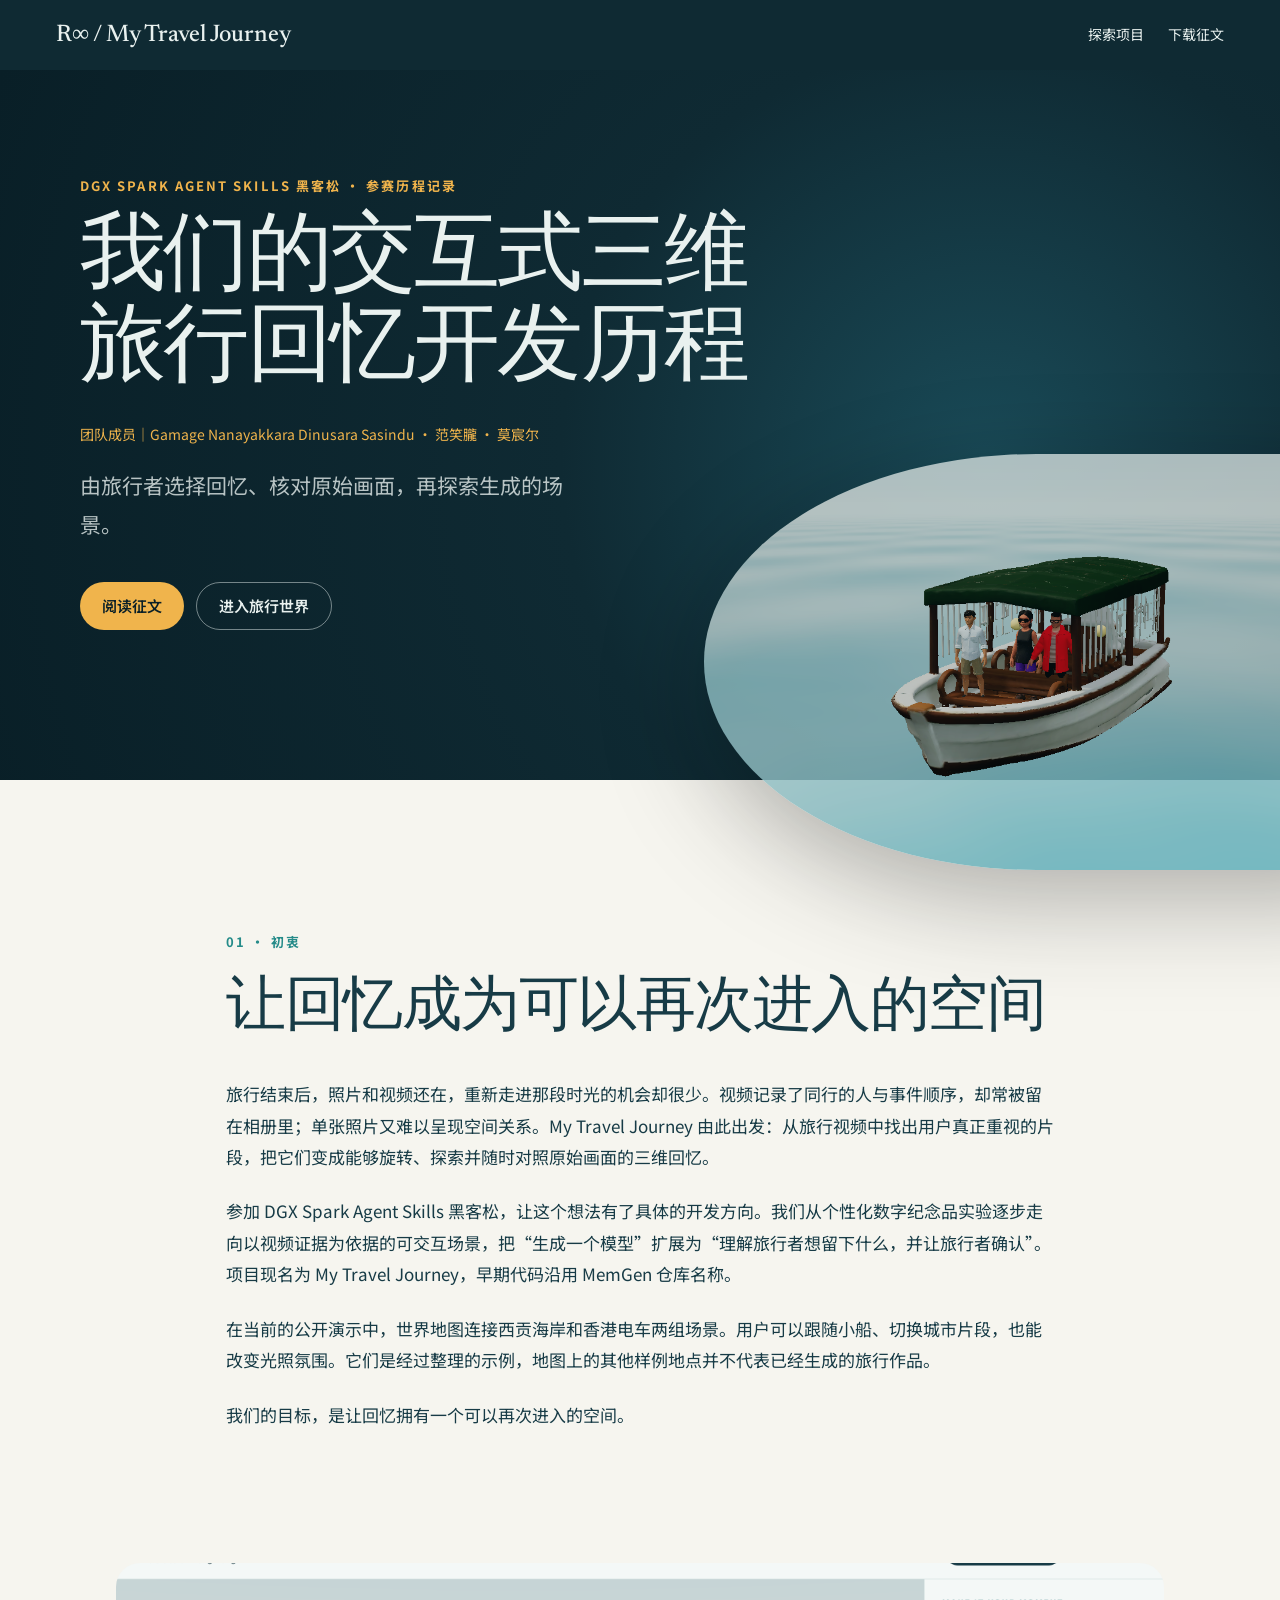
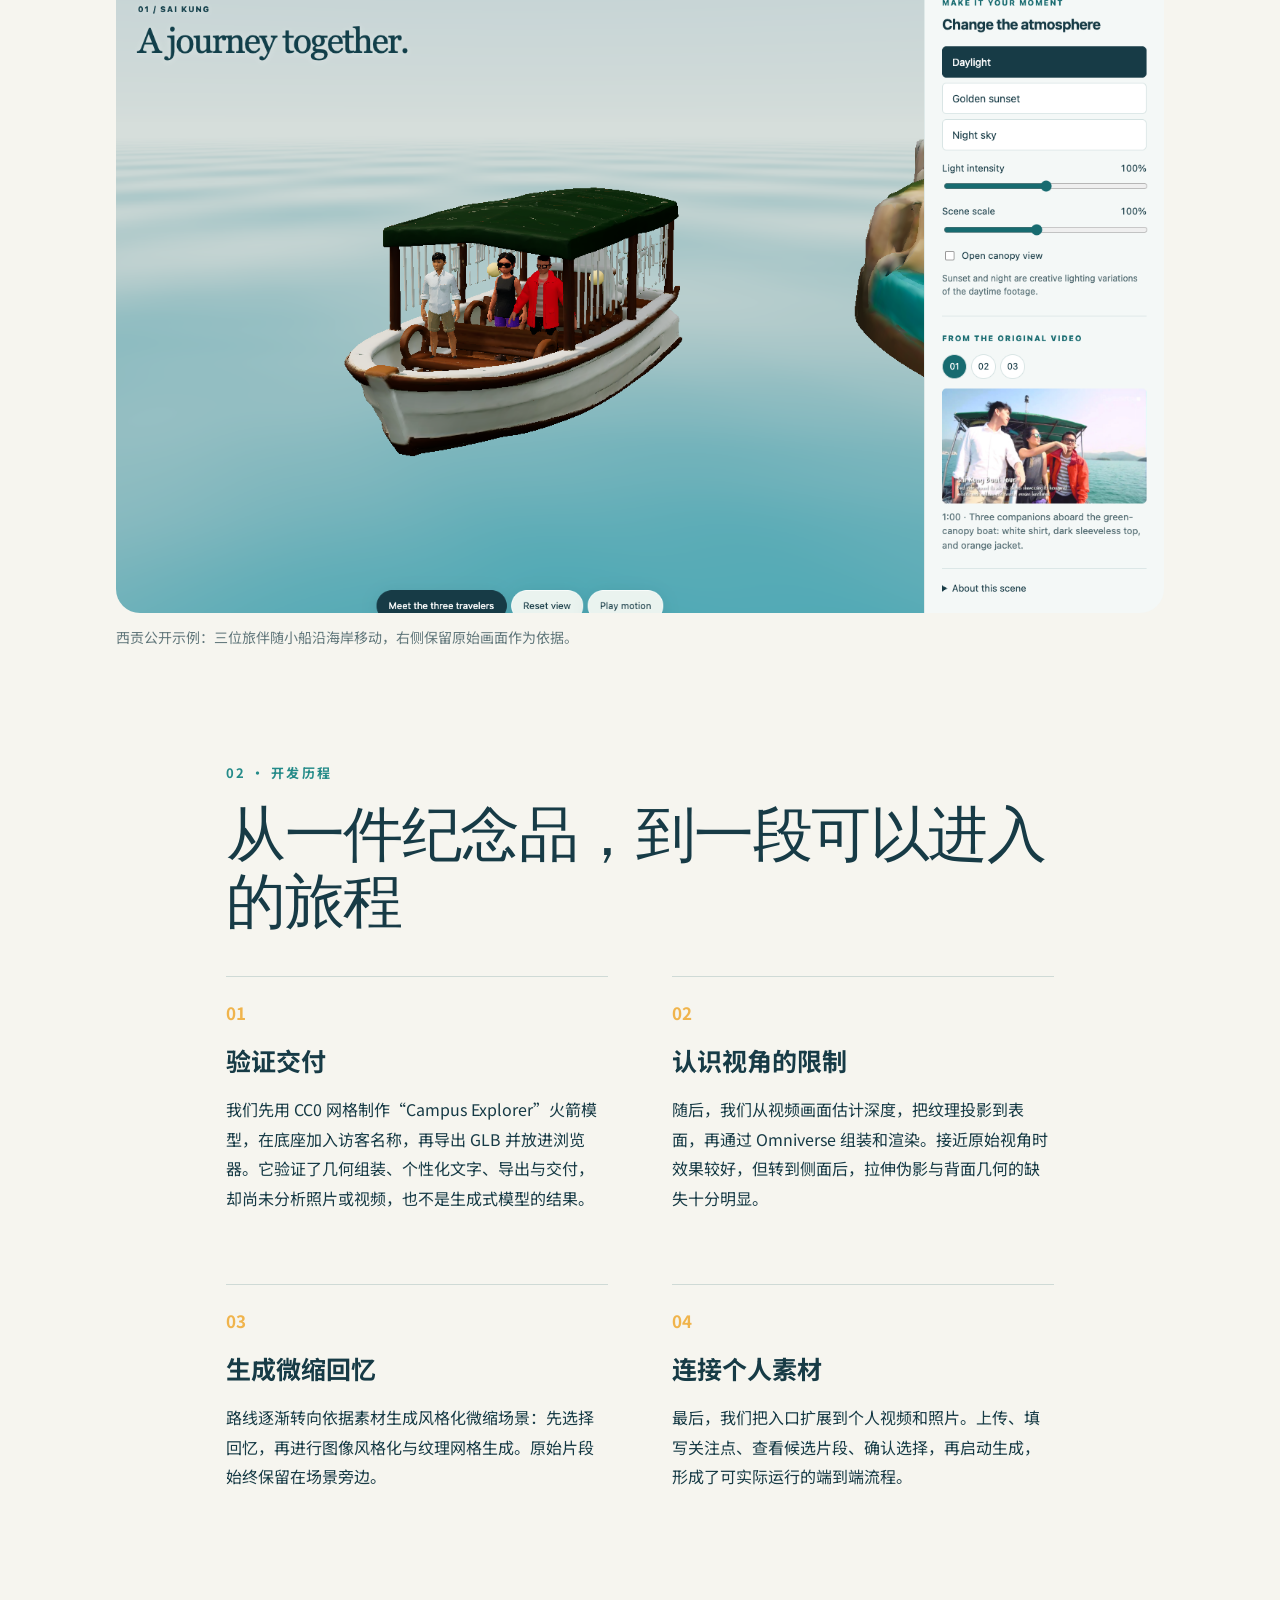
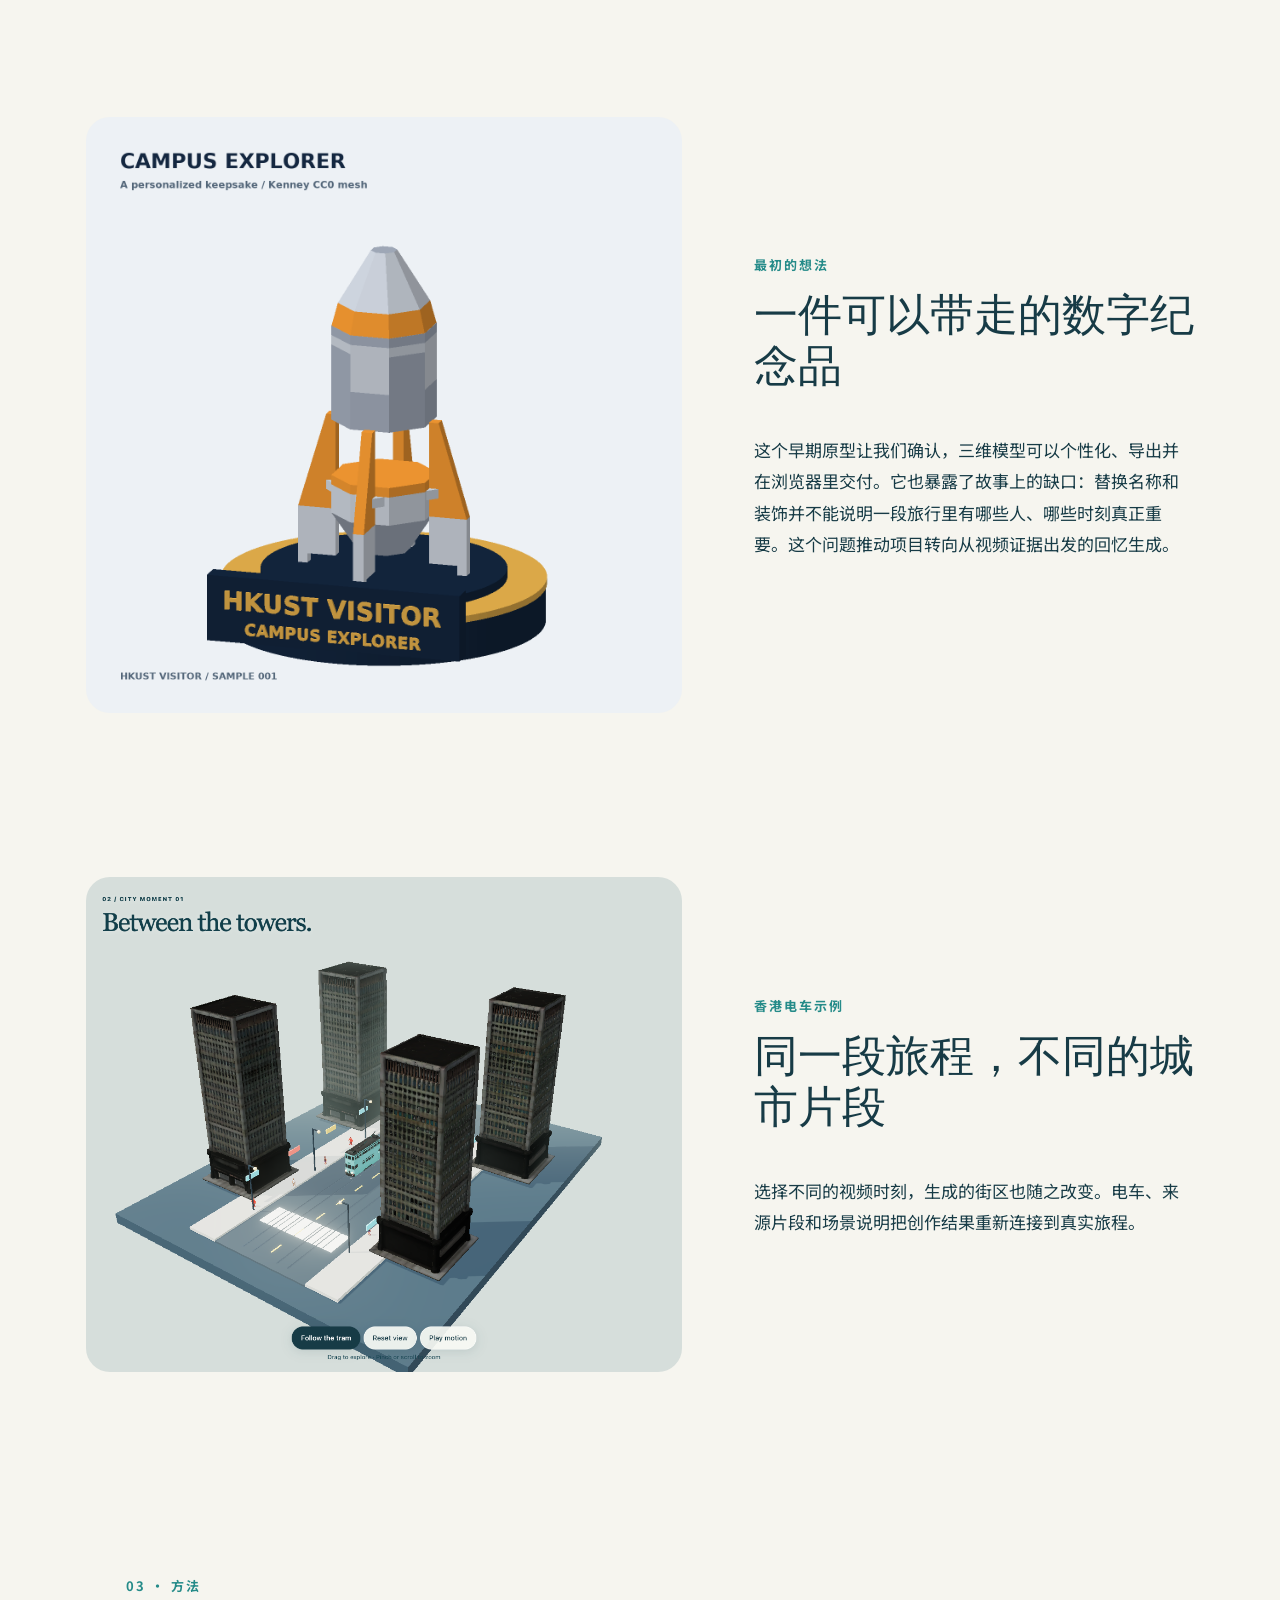
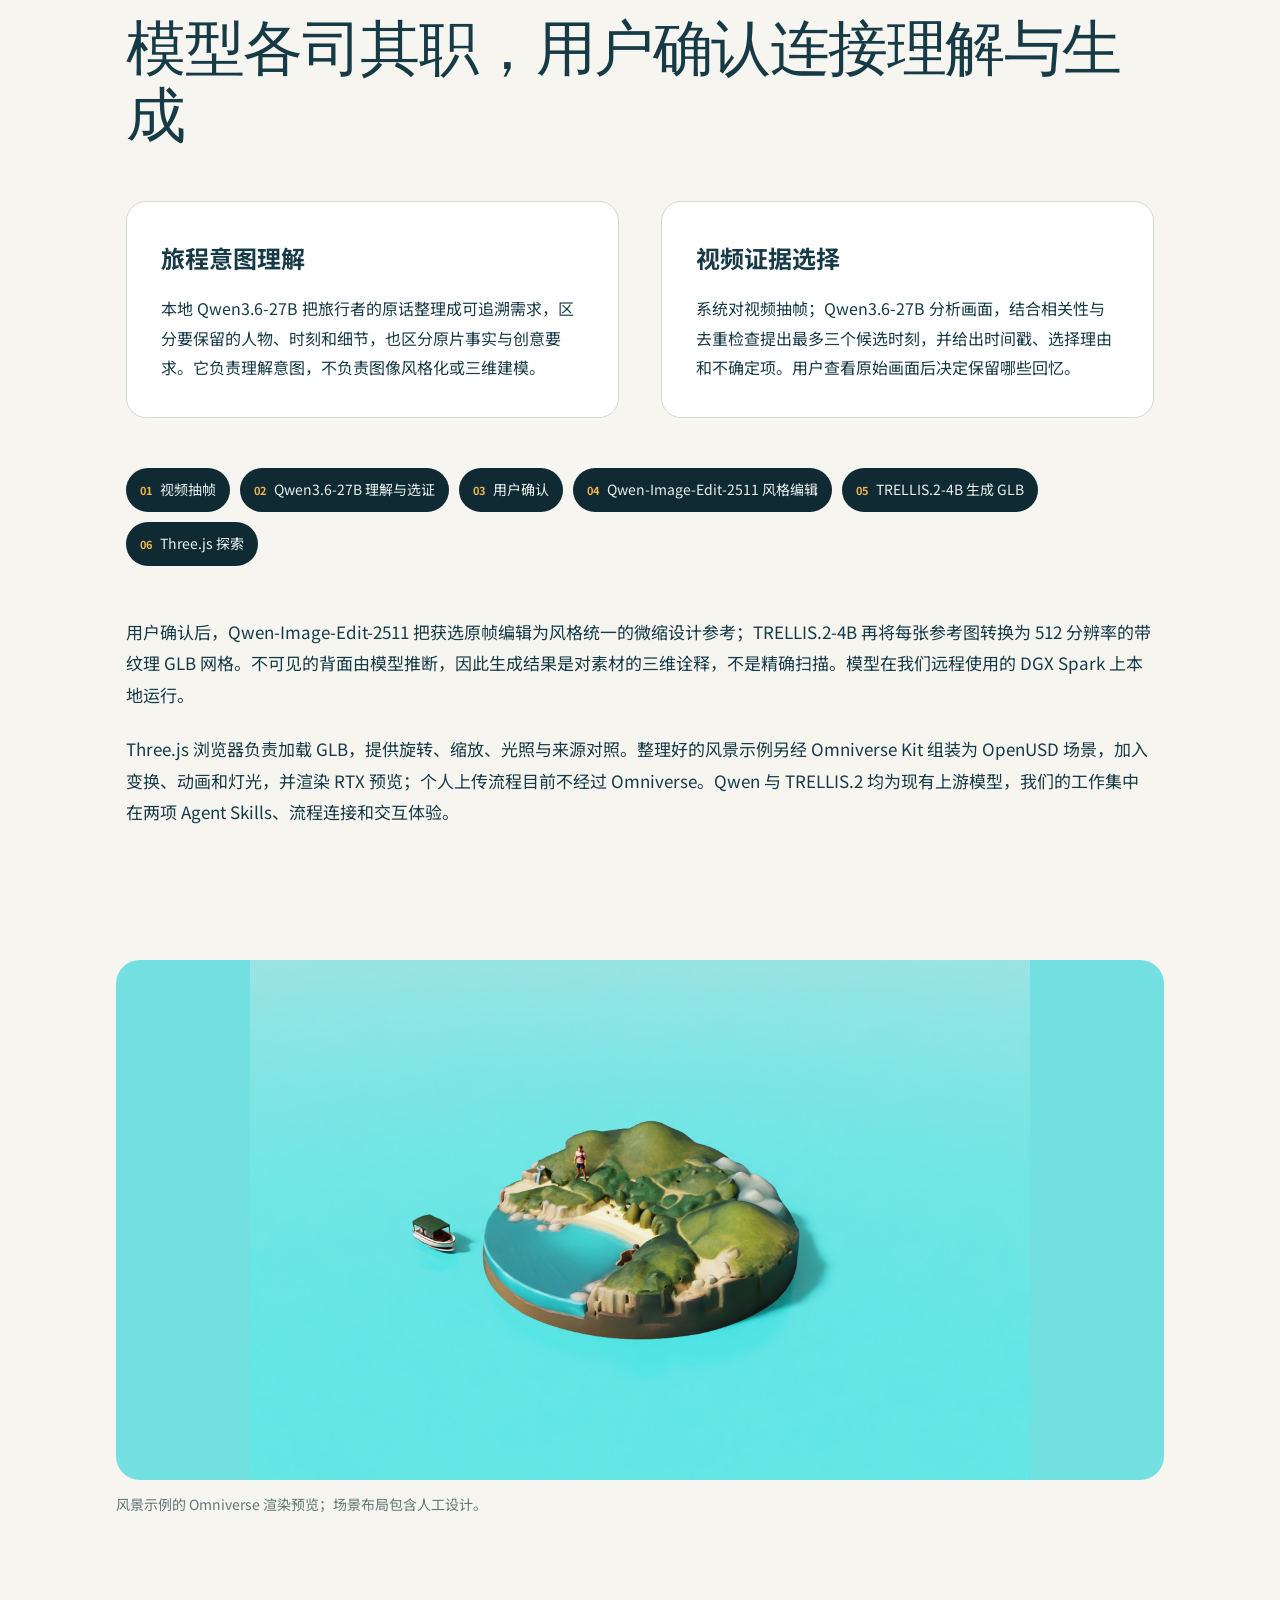
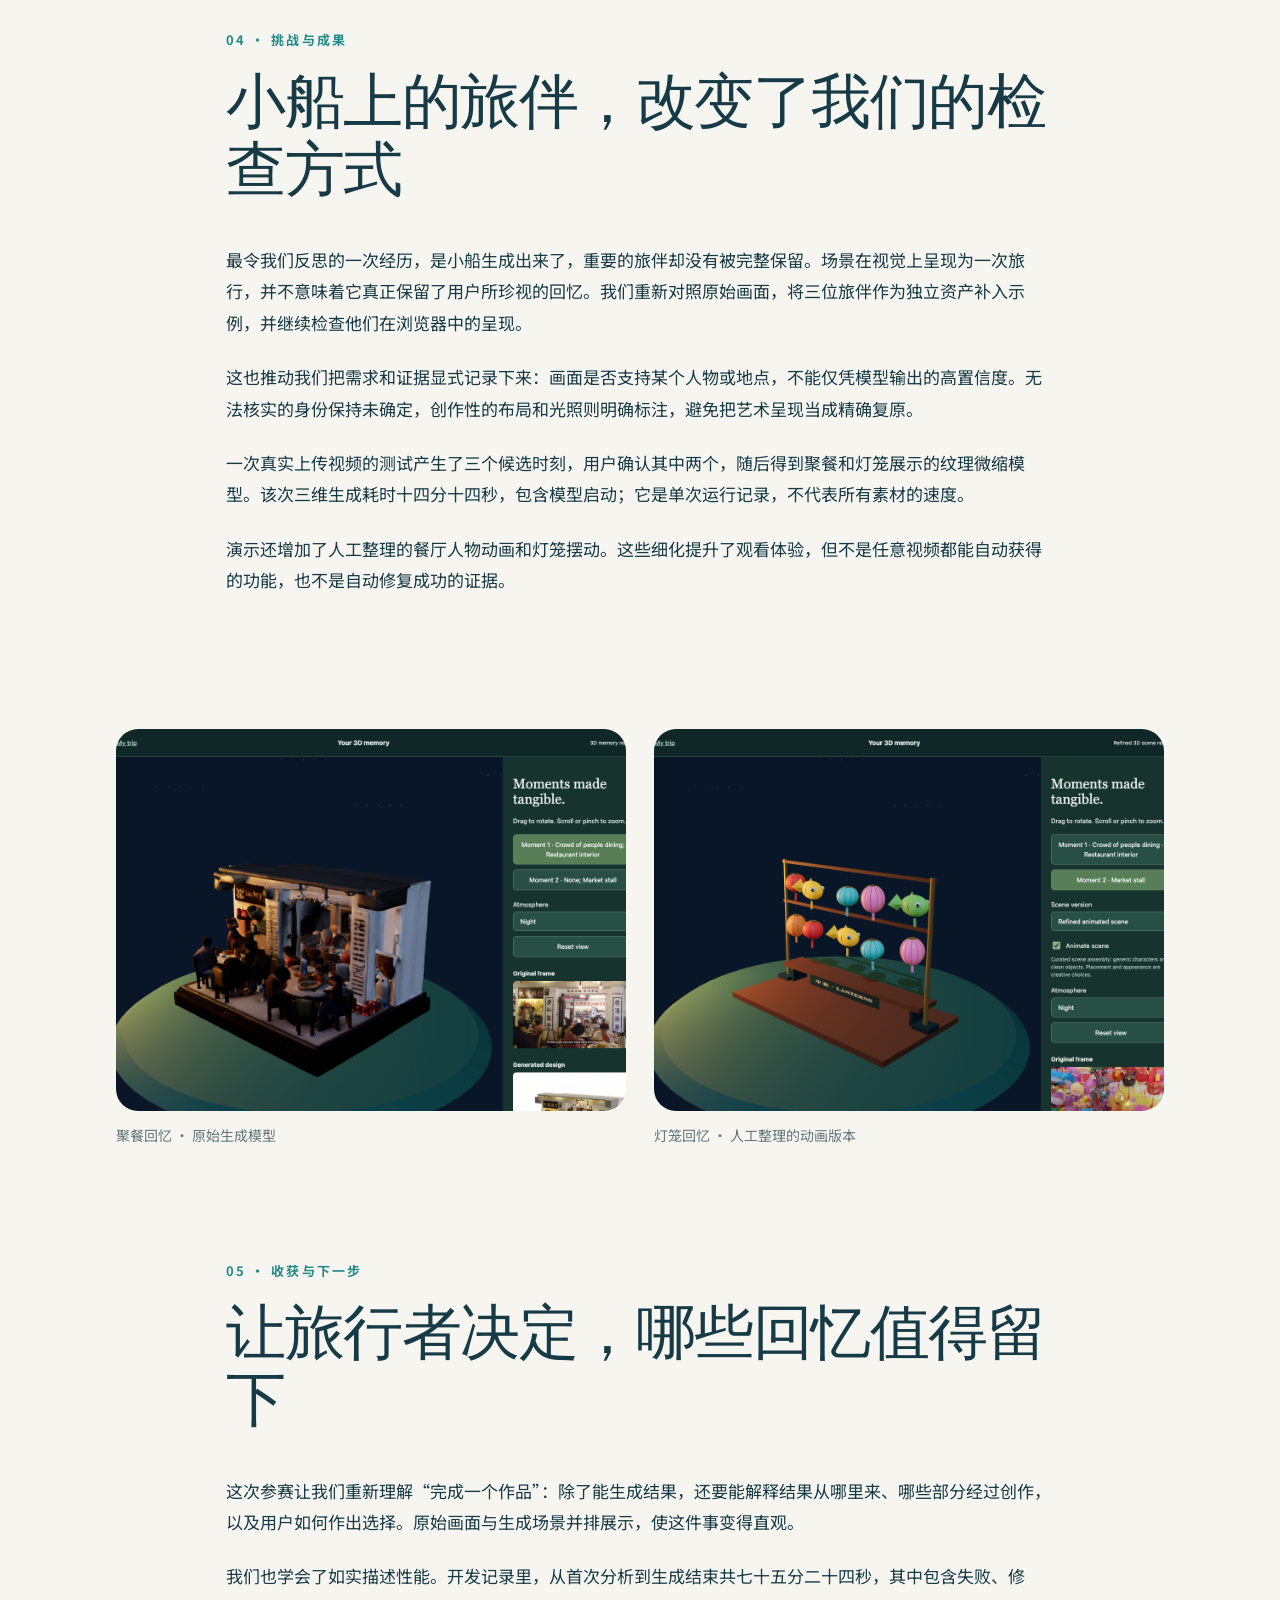
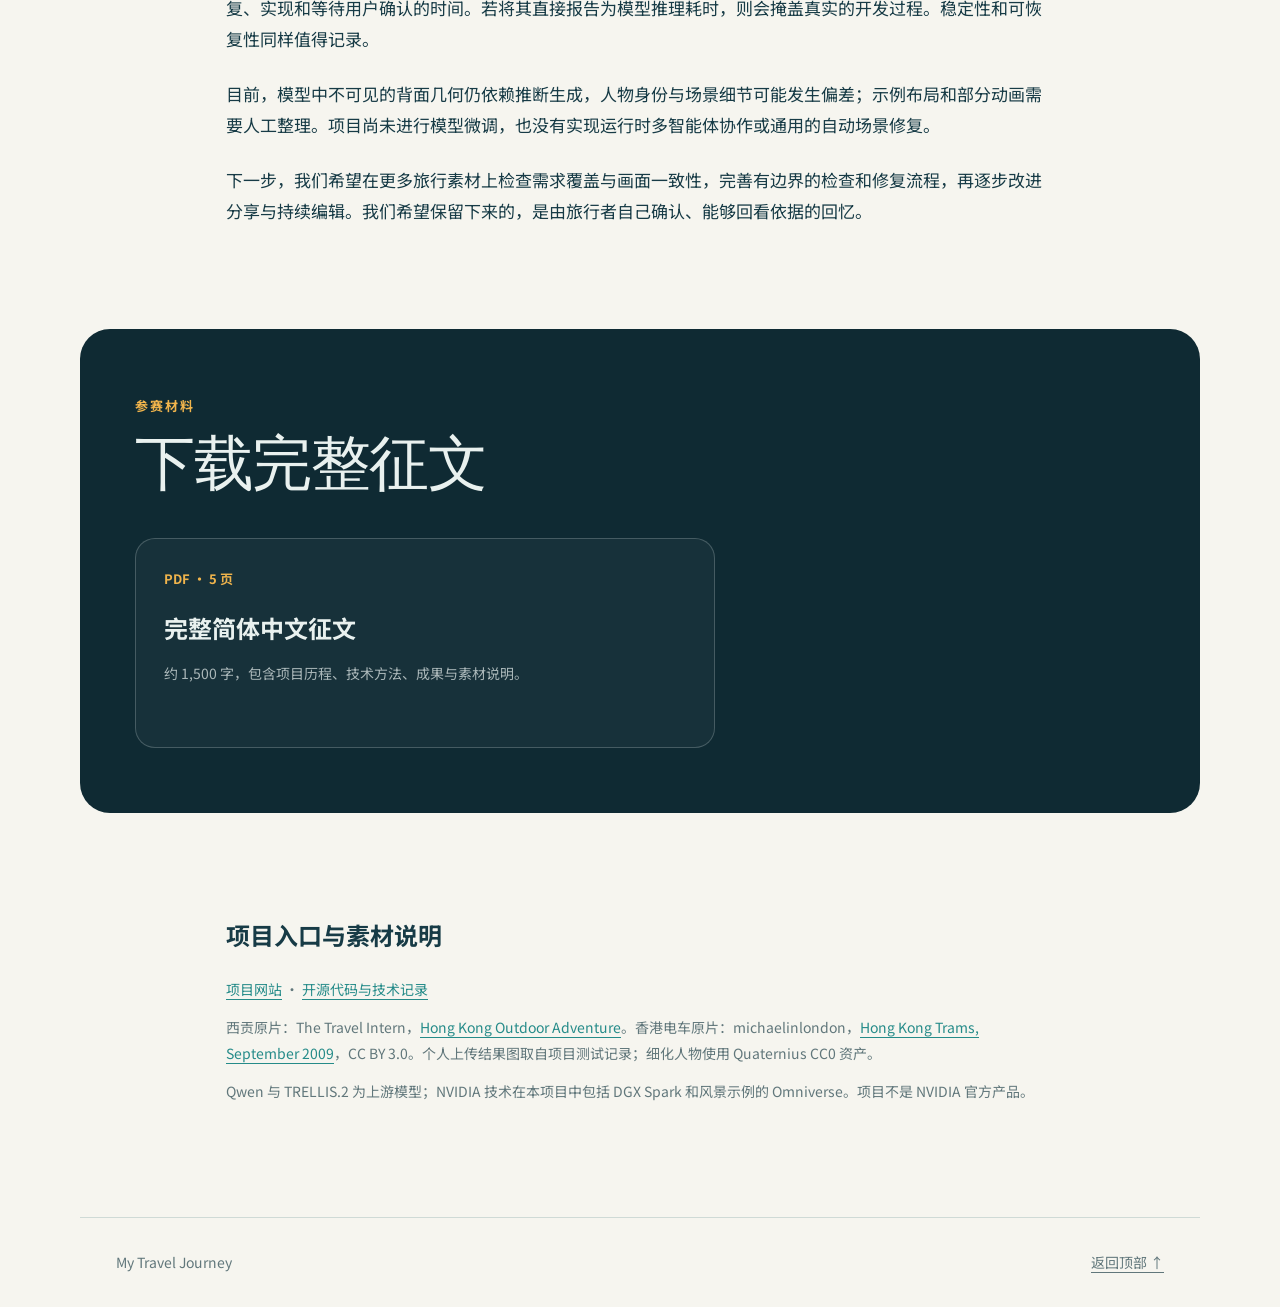
==== commit 5f9dc548: "Clarify video-to-3D technical story" ====
--- a/docs/article/index.html
+++ b/docs/article/index.html
@@ -38,8 +38,8 @@
       <section id="story" class="section intro">
         <p class="chapter">01 · 初衷</p>
         <h2>让回忆成为可以再次进入的空间</h2>
-        <p>旅行结束后，照片和视频还在，重新走进那段时光的机会却很少。我们想保留的不只是某个景点的外观，还有同行的人、船上的片刻，以及穿过城市的节奏。My Travel Journey 由此出发：把选中的旅行片段变成能够旋转、探索和对照原始画面的三维回忆。</p>
-        <p>参加 DGX Spark Agent Skills 黑客松，让这个想法有了具体的开发方向。我们从数字纪念品实验逐步走向可交互场景，把“生成一个模型”扩展为“理解旅行者想留下什么”。项目现名为 My Travel Journey，早期代码沿用 MemGen 仓库名称。</p>
+        <p>旅行结束后，照片和视频还在，重新走进那段时光的机会却很少。视频记录了同行的人与事件顺序，却常被留在相册里；单张照片又难以呈现空间关系。My Travel Journey 由此出发：从旅行视频中找出用户真正重视的片段，把它们变成能够旋转、探索并随时对照原始画面的三维回忆。</p>
+        <p>参加 DGX Spark Agent Skills 黑客松，让这个想法有了具体的开发方向。我们从个性化数字纪念品实验逐步走向以视频证据为依据的可交互场景，把“生成一个模型”扩展为“理解旅行者想留下什么，并让旅行者确认”。项目现名为 My Travel Journey，早期代码沿用 MemGen 仓库名称。</p>
         <p>在当前的公开演示中，世界地图连接西贡海岸和香港电车两组场景。用户可以跟随小船、切换城市片段，也能改变光照氛围。它们是经过整理的示例，地图上的其他样例地点并不代表已经生成的旅行作品。</p>
         <p>我们的目标，是让回忆拥有一个可以再次进入的空间。</p>
       </section>
@@ -51,14 +51,23 @@
 
       <section class="section">
         <p class="chapter">02 · 开发历程</p>
-        <h2>以实际问题推动路线调整</h2>
+        <h2>从一件纪念品，到一段可以进入的旅程</h2>
         <div class="timeline">
-          <div><span>01</span><h3>验证交付</h3><p>我们先用现成网格制作可定制的数字纪念品，验证模型导出和浏览器展示。这个小实验打通了交付路径，也让我们开始思考作品怎样才能真正来自一段旅行。</p></div>
+          <div><span>01</span><h3>验证交付</h3><p>我们先用 CC0 网格制作“Campus Explorer”火箭模型，在底座加入访客名称，再导出 GLB 并放进浏览器。它验证了几何组装、个性化文字、导出与交付，却尚未分析照片或视频，也不是生成式模型的结果。</p></div>
           <div><span>02</span><h3>认识视角的限制</h3><p>随后，我们从视频画面估计深度，把纹理投影到表面，再通过 Omniverse 组装和渲染。接近原始视角时效果较好，但转到侧面后，拉伸伪影与背面几何的缺失十分明显。</p></div>
           <div><span>03</span><h3>生成微缩回忆</h3><p>路线逐渐转向依据素材生成风格化微缩场景：先选择回忆，再进行图像风格化与纹理网格生成。原始片段始终保留在场景旁边。</p></div>
           <div><span>04</span><h3>连接个人素材</h3><p>最后，我们把入口扩展到个人视频和照片。上传、填写关注点、查看候选片段、确认选择，再启动生成，形成了可实际运行的端到端流程。</p></div>
         </div>
       </section>
+
+      <figure class="split-figure prototype-figure">
+        <img src="assets/souvenir-prototype.png" alt="Campus Explorer 个性化数字纪念品原型">
+        <div>
+          <p class="chapter">最初的想法</p>
+          <h2>一件可以带走的数字纪念品</h2>
+          <p>这个早期原型让我们确认，三维模型可以个性化、导出并在浏览器里交付。它也暴露了故事上的缺口：替换名称和装饰并不能说明一段旅行里有哪些人、哪些时刻真正重要。这个问题推动项目转向从视频证据出发的回忆生成。</p>
+        </div>
+      </figure>
 
       <figure class="split-figure">
         <img src="assets/city-tram.png" alt="香港电车与城市建筑的三维场景">
@@ -71,22 +80,22 @@
 
       <section class="section method">
         <p class="chapter">03 · 方法</p>
-        <h2>两项技能，把关注点连接到画面</h2>
+        <h2>模型各司其职，用户确认连接理解与生成</h2>
         <div class="skills">
           <div>
             <h3>旅程意图理解</h3>
-            <p>本地 Qwen 将旅行者的原话整理成可追溯的需求，区分希望保留的人物、时刻和细节，也区分原片事实与创意要求。例如，想要夜景是一种风格选择，不能据此声称原视频拍摄于夜晚。</p>
+            <p>本地 Qwen3.6-27B 把旅行者的原话整理成可追溯需求，区分要保留的人物、时刻和细节，也区分原片事实与创意要求。它负责理解意图，不负责图像风格化或三维建模。</p>
           </div>
           <div>
             <h3>视频证据选择</h3>
-            <p>系统在视频中寻找候选画面，再检查相关性、减少重复，并细查有希望的片段。输出包括原始画面、时间戳、选择理由与尚未解决的问题。技能提供建议，最终选择仍由用户确认。</p>
+            <p>系统对视频抽帧；Qwen3.6-27B 分析画面，结合相关性与去重检查提出最多三个候选时刻，并给出时间戳、选择理由和不确定项。用户查看原始画面后决定保留哪些回忆。</p>
           </div>
         </div>
         <ol class="flow" aria-label="生成流程">
-          <li>素材与关注点</li><li>意图理解</li><li>证据选择</li><li>用户确认</li><li>图像风格化</li><li>纹理网格生成</li><li>浏览器探索</li>
+          <li>视频抽帧</li><li>Qwen3.6-27B 理解与选证</li><li>用户确认</li><li>Qwen-Image-Edit-2511 风格编辑</li><li>TRELLIS.2-4B 生成 GLB</li><li>Three.js 探索</li>
         </ol>
-        <p>确认后，Qwen 图像编辑负责风格化，TRELLIS.2 生成带纹理的三维网格，浏览器提供旋转、缩放和光照控制。模型推理在我们远程使用的 DGX Spark 上本地运行；这不意味着所有步骤都是自动完成的。</p>
-        <p>在整理好的风景示例中，Omniverse 承担 USD 场景组装、动画与光照设置，并渲染 RTX 预览。个人上传微缩模型的流程不包含 Omniverse 导出步骤；风景示例中的 Omniverse 组装不代表该上传流程已具备同等能力。</p>
+        <p>用户确认后，Qwen-Image-Edit-2511 把获选原帧编辑为风格统一的微缩设计参考；TRELLIS.2-4B 再将每张参考图转换为 512 分辨率的带纹理 GLB 网格。不可见的背面由模型推断，因此生成结果是对素材的三维诠释，不是精确扫描。模型在我们远程使用的 DGX Spark 上本地运行。</p>
+        <p>Three.js 浏览器负责加载 GLB，提供旋转、缩放、光照与来源对照。整理好的风景示例另经 Omniverse Kit 组装为 OpenUSD 场景，加入变换、动画和灯光，并渲染 RTX 预览；个人上传流程目前不经过 Omniverse。Qwen 与 TRELLIS.2 均为现有上游模型，我们的工作集中在两项 Agent Skills、流程连接和交互体验。</p>
       </section>
 
       <figure class="wide-figure compact">
